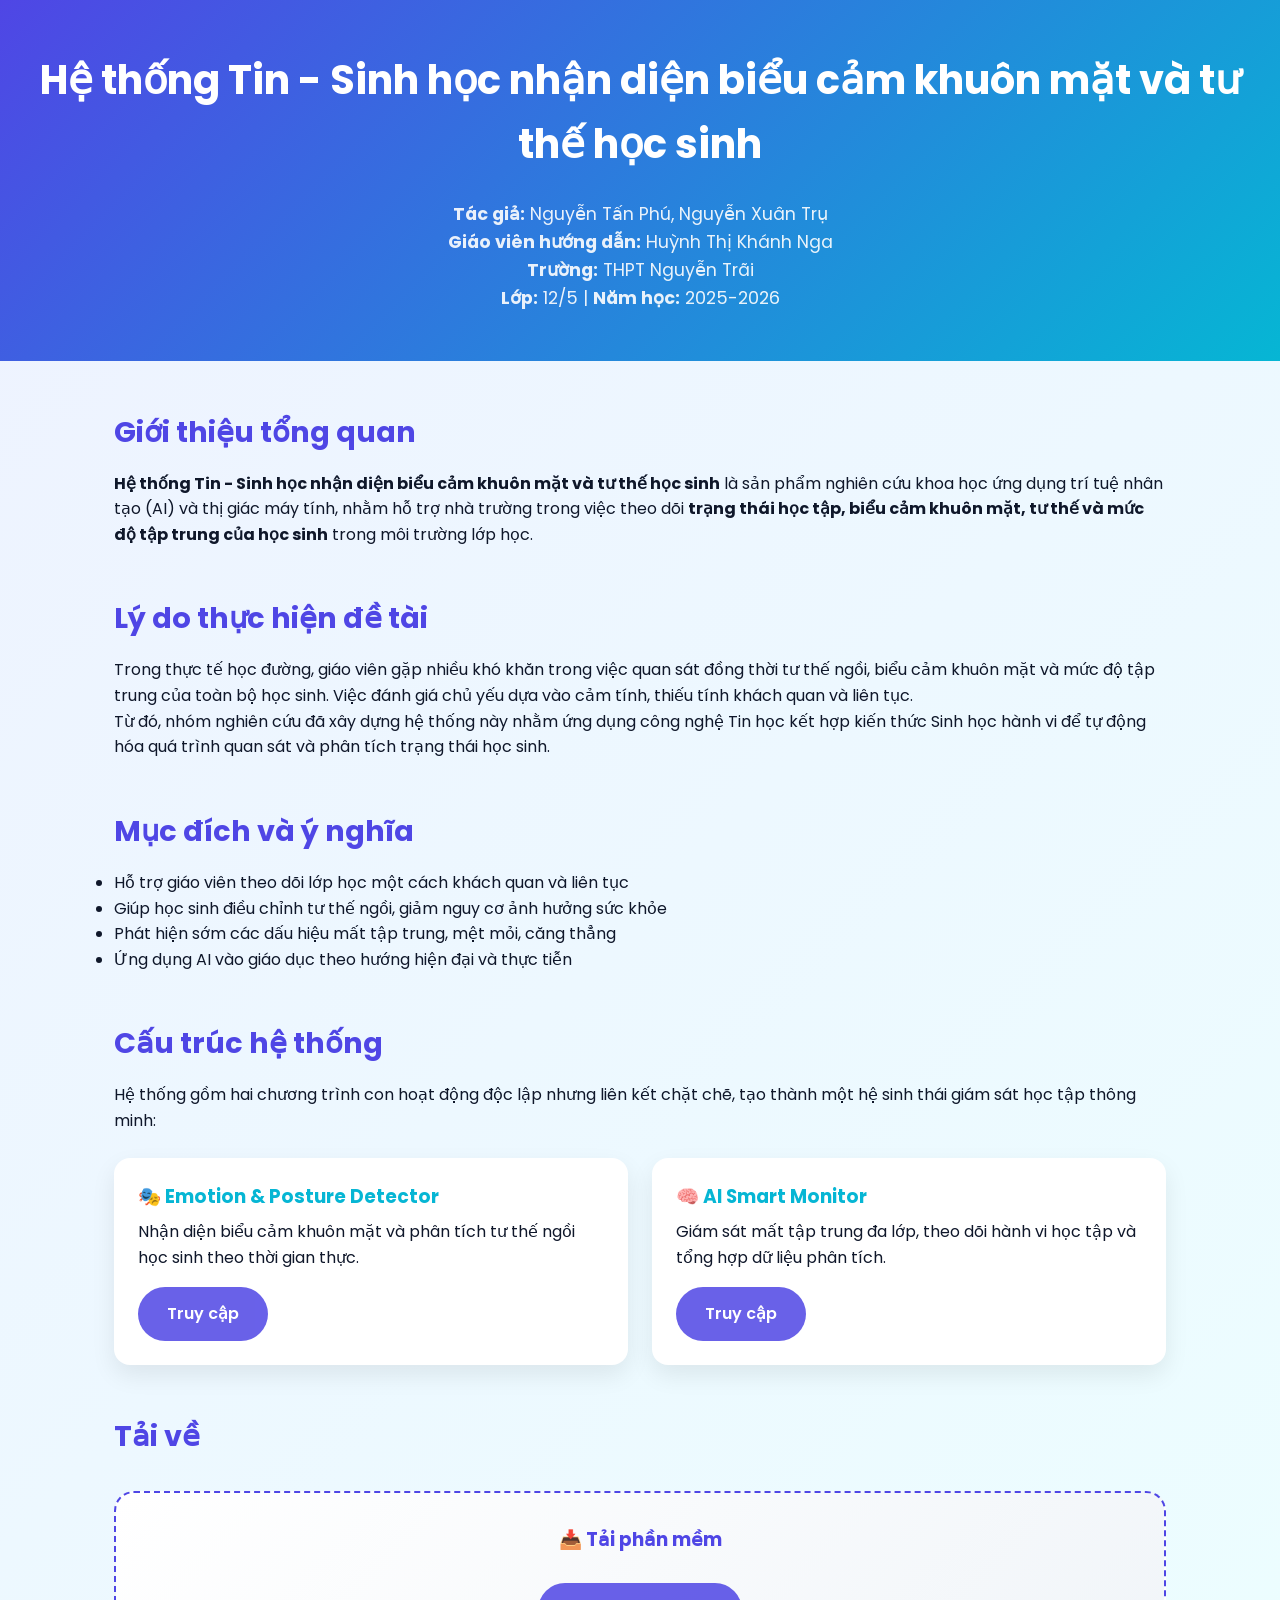
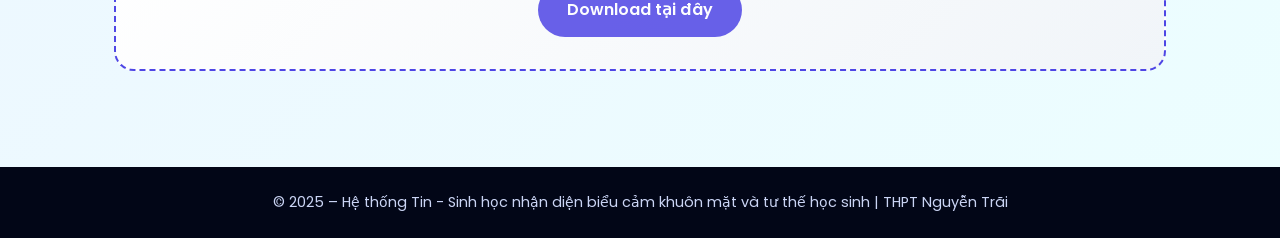
==== index.html @ 6ed2e6ac "Update index.html" ====
<!DOCTYPE html>
<html lang="vi">
<head>
  <meta charset="UTF-8" />
  <meta name="viewport" content="width=device-width, initial-scale=1.0" />
  <title>Hệ thống Tin - Sinh học nhận diện biểu cảm và tư thế học sinh</title>
  <link rel="icon" href="Emotion + Posture Detector v5.0.ico" type="image/x-icon">
  <link href="https://fonts.googleapis.com/css2?family=Poppins:wght@300;400;600;700&display=swap" rel="stylesheet">
  <style>
    :root {
      --primary: #4f46e5;
      --secondary: #06b6d4;
      --dark: #0f172a;
      --light: #f8fafc;
      --card: #ffffff;
    }

    * {
      box-sizing: border-box;
      margin: 0;
      padding: 0;
    }

    body {
      font-family: 'Poppins', sans-serif;
      background: linear-gradient(135deg, #eef2ff, #ecfeff);
      color: var(--dark);
      line-height: 1.6;
    }

    header {
      background: linear-gradient(135deg, var(--primary), var(--secondary));
      color: white;
      padding: 3rem 1.5rem;
      text-align: center;
    }

    header h1 {
      font-size: 2.5rem;
      margin-bottom: 1rem;
    }

    header p {
      font-size: 1.1rem;
      opacity: 0.95;
    }

    .meta {
      margin-top: 1.5rem;
      font-size: 0.95rem;
      opacity: 0.95;
    }

    .container {
      max-width: 1100px;
      margin: auto;
      padding: 3rem 1.5rem;
    }

    .section {
      margin-bottom: 3rem;
    }

    .section h2 {
      font-size: 1.8rem;
      margin-bottom: 1rem;
      color: var(--primary);
    }

    .cards {
      display: grid;
      grid-template-columns: repeat(auto-fit, minmax(250px, 1fr));
      gap: 1.5rem;
      margin-top: 1.5rem;
    }

    .card {
      background: var(--card);
      border-radius: 16px;
      padding: 1.5rem;
      box-shadow: 0 10px 25px rgba(0,0,0,0.08);
      transition: transform 0.25s ease, box-shadow 0.25s ease;
    }

    .card:hover {
      transform: translateY(-6px);
      box-shadow: 0 18px 35px rgba(0,0,0,0.12);
    }

    .card h3 {
      margin-bottom: 0.5rem;
      color: var(--secondary);
    }

    .download-box {
      background: linear-gradient(135deg, #ffffff, #f1f5f9);
      border: 2px dashed var(--primary);
      border-radius: 20px;
      padding: 2rem;
      text-align: center;
      margin-top: 2rem;
    }

    .download-box h3 {
      margin-bottom: 0.75rem;
      color: var(--primary);
    }

    .download-placeholder {
      display: inline-block;
      margin-top: 1rem;
      padding: 0.9rem 1.8rem;
      background: var(--primary);
      color: white;
      border-radius: 999px;
      font-weight: 600;
      text-decoration: none;
      opacity: 0.85;
    }

    .download-placeholder:hover {
      opacity: 1;
    }

    footer {
      background: #020617;
      color: #cbd5f5;
      text-align: center;
      padding: 1.5rem;
      font-size: 0.9rem;
    }
    a{
      color: black;
    }
  </style>
</head>
<body>

  <header>
    <h1>Hệ thống Tin - Sinh học nhận diện biểu cảm khuôn mặt và tư thế học sinh</h1>
    <div class="meta">
      <p><strong>Tác giả:</strong> Nguyễn Tấn Phú, Nguyễn Xuân Trụ</p>
      <p><strong>Giáo viên hướng dẫn:</strong> Huỳnh Thị Khánh Nga</p>
      <p><strong>Trường:</strong> THPT Nguyễn Trãi</p>
      <p><strong>Lớp:</strong> 12/5 | <strong>Năm học:</strong> 2025-2026</p>
    </div>
  </header>

  <main class="container">

  <section class="section">
    <h2>Giới thiệu tổng quan</h2>
    <p>
      <strong>Hệ thống Tin - Sinh học nhận diện biểu cảm khuôn mặt và tư thế học sinh</strong>
      là sản phẩm nghiên cứu khoa học ứng dụng trí tuệ nhân tạo (AI) và thị giác máy tính,
      nhằm hỗ trợ nhà trường trong việc theo dõi <b>trạng thái học tập, biểu cảm khuôn mặt, tư thế
      và mức độ tập trung của học sinh</b> trong môi trường lớp học.
    </p>
  </section>

  <section class="section">
    <h2>Lý do thực hiện đề tài</h2>
    <p>
      Trong thực tế học đường, giáo viên gặp nhiều khó khăn trong việc quan sát đồng thời
      tư thế ngồi, biểu cảm khuôn mặt và mức độ tập trung của toàn bộ học sinh.
      Việc đánh giá chủ yếu dựa vào cảm tính, thiếu tính khách quan và liên tục.
    </p>
    <p>
      Từ đó, nhóm nghiên cứu đã xây dựng hệ thống này nhằm ứng dụng công nghệ Tin học
      kết hợp kiến thức Sinh học hành vi để tự động hóa quá trình quan sát và phân tích
      trạng thái học sinh.
    </p>
  </section>

  <section class="section">
    <h2>Mục đích và ý nghĩa</h2>
    <ul>
      <li>Hỗ trợ giáo viên theo dõi lớp học một cách khách quan và liên tục</li>
      <li>Giúp học sinh điều chỉnh tư thế ngồi, giảm nguy cơ ảnh hưởng sức khỏe</li>
      <li>Phát hiện sớm các dấu hiệu mất tập trung, mệt mỏi, căng thẳng</li>
      <li>Ứng dụng AI vào giáo dục theo hướng hiện đại và thực tiễn</li>
    </ul>
  </section>

  <section class="section">
    <h2>Cấu trúc hệ thống</h2>
    <p>
      Hệ thống gồm hai chương trình con hoạt động độc lập nhưng liên kết chặt chẽ,
      tạo thành một hệ sinh thái giám sát học tập thông minh:
    </p>

    <div class="cards">
      <div class="card">
        <h3>🎭 Emotion & Posture Detector</h3>
        <p>
          Nhận diện biểu cảm khuôn mặt và phân tích tư thế ngồi học sinh theo thời gian thực.
        </p>
        <a href="emotion_posture_detector.html" class="download-placeholder" target = "_blank">Truy cập</a>
      </div>

      <div class="card">
        <h3>🧠 AI Smart Monitor</h3>
        <p>
          Giám sát mất tập trung đa lớp, theo dõi hành vi học tập và tổng hợp dữ liệu phân tích.
        </p>
        <a href="ai_smart_monitor.html" class="download-placeholder" target = "_blank">Truy cập</a>
      </div>
    </div>
  </section>
  <section class="section">
      <h2>Tải về</h2>
      <div class="download-box">
        <h3>📥 Tải phần mềm</h3>
        <!-- USER TỰ CHÈN LINK DOWNLOAD VÀO href -->
        <a href="https://github.com/phu759042-source/EPD---Info/releases/download/he-thong-tin-sinh-hoc/he_thong_tin_sinh_hoc_installer.exe" class="download-placeholder">Download tại đây</a>
      </div>
    </section>
</main>


  <footer>
    <p>© 2025 – Hệ thống Tin - Sinh học nhận diện biểu cảm khuôn mặt và tư thế học sinh | THPT Nguyễn Trãi</p>
  </footer>

</body>
</html>
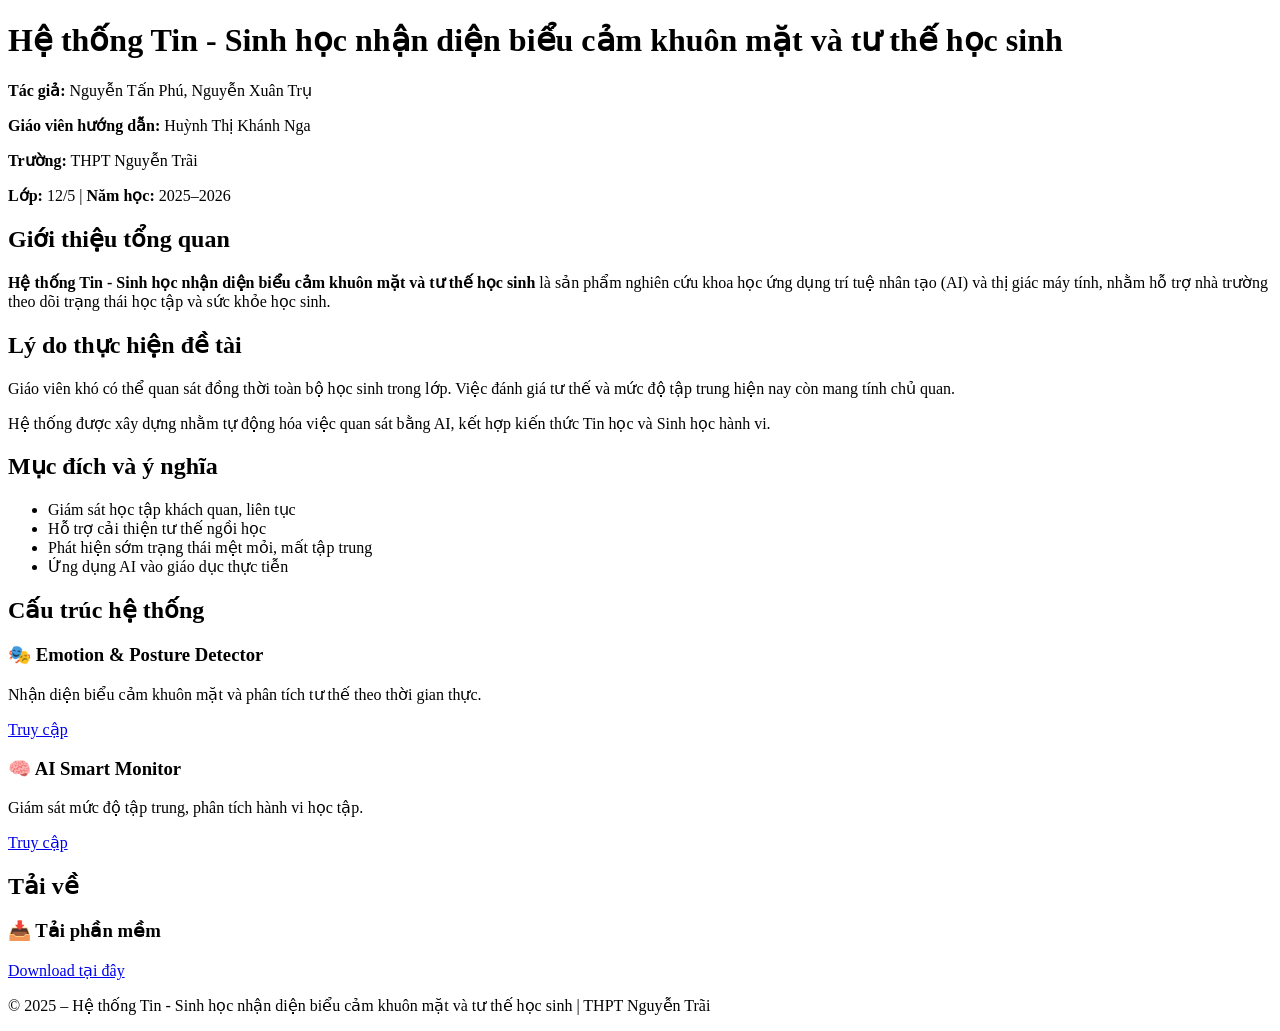
==== commit f0ad9f07: "Update index.html" ====
--- a/index.html
+++ b/index.html
@@ -4,224 +4,92 @@
   <meta charset="UTF-8" />
   <meta name="viewport" content="width=device-width, initial-scale=1.0" />
   <title>Hệ thống Tin - Sinh học nhận diện biểu cảm và tư thế học sinh</title>
+
   <link rel="icon" href="Emotion + Posture Detector v5.0.ico" type="image/x-icon">
   <link href="https://fonts.googleapis.com/css2?family=Poppins:wght@300;400;600;700&display=swap" rel="stylesheet">
-  <style>
-    :root {
-      --primary: #4f46e5;
-      --secondary: #06b6d4;
-      --dark: #0f172a;
-      --light: #f8fafc;
-      --card: #ffffff;
-    }
+  <link rel="stylesheet" href="style.css">
+</head>
 
-    * {
-      box-sizing: border-box;
-      margin: 0;
-      padding: 0;
-    }
-
-    body {
-      font-family: 'Poppins', sans-serif;
-      background: linear-gradient(135deg, #eef2ff, #ecfeff);
-      color: var(--dark);
-      line-height: 1.6;
-    }
-
-    header {
-      background: linear-gradient(135deg, var(--primary), var(--secondary));
-      color: white;
-      padding: 3rem 1.5rem;
-      text-align: center;
-    }
-
-    header h1 {
-      font-size: 2.5rem;
-      margin-bottom: 1rem;
-    }
-
-    header p {
-      font-size: 1.1rem;
-      opacity: 0.95;
-    }
-
-    .meta {
-      margin-top: 1.5rem;
-      font-size: 0.95rem;
-      opacity: 0.95;
-    }
-
-    .container {
-      max-width: 1100px;
-      margin: auto;
-      padding: 3rem 1.5rem;
-    }
-
-    .section {
-      margin-bottom: 3rem;
-    }
-
-    .section h2 {
-      font-size: 1.8rem;
-      margin-bottom: 1rem;
-      color: var(--primary);
-    }
-
-    .cards {
-      display: grid;
-      grid-template-columns: repeat(auto-fit, minmax(250px, 1fr));
-      gap: 1.5rem;
-      margin-top: 1.5rem;
-    }
-
-    .card {
-      background: var(--card);
-      border-radius: 16px;
-      padding: 1.5rem;
-      box-shadow: 0 10px 25px rgba(0,0,0,0.08);
-      transition: transform 0.25s ease, box-shadow 0.25s ease;
-    }
-
-    .card:hover {
-      transform: translateY(-6px);
-      box-shadow: 0 18px 35px rgba(0,0,0,0.12);
-    }
-
-    .card h3 {
-      margin-bottom: 0.5rem;
-      color: var(--secondary);
-    }
-
-    .download-box {
-      background: linear-gradient(135deg, #ffffff, #f1f5f9);
-      border: 2px dashed var(--primary);
-      border-radius: 20px;
-      padding: 2rem;
-      text-align: center;
-      margin-top: 2rem;
-    }
-
-    .download-box h3 {
-      margin-bottom: 0.75rem;
-      color: var(--primary);
-    }
-
-    .download-placeholder {
-      display: inline-block;
-      margin-top: 1rem;
-      padding: 0.9rem 1.8rem;
-      background: var(--primary);
-      color: white;
-      border-radius: 999px;
-      font-weight: 600;
-      text-decoration: none;
-      opacity: 0.85;
-    }
-
-    .download-placeholder:hover {
-      opacity: 1;
-    }
-
-    footer {
-      background: #020617;
-      color: #cbd5f5;
-      text-align: center;
-      padding: 1.5rem;
-      font-size: 0.9rem;
-    }
-    a{
-      color: black;
-    }
-  </style>
-</head>
 <body>
 
-  <header>
-    <h1>Hệ thống Tin - Sinh học nhận diện biểu cảm khuôn mặt và tư thế học sinh</h1>
-    <div class="meta">
-      <p><strong>Tác giả:</strong> Nguyễn Tấn Phú, Nguyễn Xuân Trụ</p>
-      <p><strong>Giáo viên hướng dẫn:</strong> Huỳnh Thị Khánh Nga</p>
-      <p><strong>Trường:</strong> THPT Nguyễn Trãi</p>
-      <p><strong>Lớp:</strong> 12/5 | <strong>Năm học:</strong> 2025-2026</p>
-    </div>
-  </header>
+<header>
+  <h1>Hệ thống Tin - Sinh học nhận diện biểu cảm khuôn mặt và tư thế học sinh</h1>
+  <div class="meta">
+    <p><strong>Tác giả:</strong> Nguyễn Tấn Phú, Nguyễn Xuân Trụ</p>
+    <p><strong>Giáo viên hướng dẫn:</strong> Huỳnh Thị Khánh Nga</p>
+    <p><strong>Trường:</strong> THPT Nguyễn Trãi</p>
+    <p><strong>Lớp:</strong> 12/5 | <strong>Năm học:</strong> 2025–2026</p>
+  </div>
+</header>
 
-  <main class="container">
+<main class="container">
 
-  <section class="section">
+  <section class="section reveal">
     <h2>Giới thiệu tổng quan</h2>
     <p>
       <strong>Hệ thống Tin - Sinh học nhận diện biểu cảm khuôn mặt và tư thế học sinh</strong>
       là sản phẩm nghiên cứu khoa học ứng dụng trí tuệ nhân tạo (AI) và thị giác máy tính,
-      nhằm hỗ trợ nhà trường trong việc theo dõi <b>trạng thái học tập, biểu cảm khuôn mặt, tư thế
-      và mức độ tập trung của học sinh</b> trong môi trường lớp học.
+      nhằm hỗ trợ nhà trường theo dõi trạng thái học tập và sức khỏe học sinh.
     </p>
   </section>
 
-  <section class="section">
+  <section class="section reveal">
     <h2>Lý do thực hiện đề tài</h2>
     <p>
-      Trong thực tế học đường, giáo viên gặp nhiều khó khăn trong việc quan sát đồng thời
-      tư thế ngồi, biểu cảm khuôn mặt và mức độ tập trung của toàn bộ học sinh.
-      Việc đánh giá chủ yếu dựa vào cảm tính, thiếu tính khách quan và liên tục.
+      Giáo viên khó có thể quan sát đồng thời toàn bộ học sinh trong lớp.
+      Việc đánh giá tư thế và mức độ tập trung hiện nay còn mang tính chủ quan.
     </p>
     <p>
-      Từ đó, nhóm nghiên cứu đã xây dựng hệ thống này nhằm ứng dụng công nghệ Tin học
-      kết hợp kiến thức Sinh học hành vi để tự động hóa quá trình quan sát và phân tích
-      trạng thái học sinh.
+      Hệ thống được xây dựng nhằm tự động hóa việc quan sát bằng AI,
+      kết hợp kiến thức Tin học và Sinh học hành vi.
     </p>
   </section>
 
-  <section class="section">
+  <section class="section reveal">
     <h2>Mục đích và ý nghĩa</h2>
     <ul>
-      <li>Hỗ trợ giáo viên theo dõi lớp học một cách khách quan và liên tục</li>
-      <li>Giúp học sinh điều chỉnh tư thế ngồi, giảm nguy cơ ảnh hưởng sức khỏe</li>
-      <li>Phát hiện sớm các dấu hiệu mất tập trung, mệt mỏi, căng thẳng</li>
-      <li>Ứng dụng AI vào giáo dục theo hướng hiện đại và thực tiễn</li>
+      <li>Giám sát học tập khách quan, liên tục</li>
+      <li>Hỗ trợ cải thiện tư thế ngồi học</li>
+      <li>Phát hiện sớm trạng thái mệt mỏi, mất tập trung</li>
+      <li>Ứng dụng AI vào giáo dục thực tiễn</li>
     </ul>
   </section>
 
-  <section class="section">
+  <section class="section reveal">
     <h2>Cấu trúc hệ thống</h2>
-    <p>
-      Hệ thống gồm hai chương trình con hoạt động độc lập nhưng liên kết chặt chẽ,
-      tạo thành một hệ sinh thái giám sát học tập thông minh:
-    </p>
 
     <div class="cards">
       <div class="card">
         <h3>🎭 Emotion & Posture Detector</h3>
-        <p>
-          Nhận diện biểu cảm khuôn mặt và phân tích tư thế ngồi học sinh theo thời gian thực.
-        </p>
-        <a href="emotion_posture_detector.html" class="download-placeholder" target = "_blank">Truy cập</a>
+        <p>Nhận diện biểu cảm khuôn mặt và phân tích tư thế theo thời gian thực.</p>
+        <a href="emotion_posture_detector.html" class="download-btn" target="_blank">Truy cập</a>
       </div>
 
       <div class="card">
         <h3>🧠 AI Smart Monitor</h3>
-        <p>
-          Giám sát mất tập trung đa lớp, theo dõi hành vi học tập và tổng hợp dữ liệu phân tích.
-        </p>
-        <a href="ai_smart_monitor.html" class="download-placeholder" target = "_blank">Truy cập</a>
+        <p>Giám sát mức độ tập trung, phân tích hành vi học tập.</p>
+        <a href="ai_smart_monitor.html" class="download-btn" target="_blank">Truy cập</a>
       </div>
     </div>
   </section>
-  <section class="section">
-      <h2>Tải về</h2>
-      <div class="download-box">
-        <h3>📥 Tải phần mềm</h3>
-        <!-- USER TỰ CHÈN LINK DOWNLOAD VÀO href -->
-        <a href="https://github.com/phu759042-source/EPD---Info/releases/download/he-thong-tin-sinh-hoc/he_thong_tin_sinh_hoc_installer.exe" class="download-placeholder">Download tại đây</a>
-      </div>
-    </section>
+
+  <section class="section reveal">
+    <h2>Tải về</h2>
+    <div class="download-box">
+      <h3>📥 Tải phần mềm</h3>
+      <a href="https://github.com/phu759042-source/EPD---Info/releases/download/he-thong-tin-sinh-hoc/he_thong_tin_sinh_hoc_installer.exe"
+         class="download-btn">
+        Download tại đây
+      </a>
+    </div>
+  </section>
+
 </main>
 
+<footer>
+  <p>© 2025 – Hệ thống Tin - Sinh học nhận diện biểu cảm khuôn mặt và tư thế học sinh | THPT Nguyễn Trãi</p>
+</footer>
 
-  <footer>
-    <p>© 2025 – Hệ thống Tin - Sinh học nhận diện biểu cảm khuôn mặt và tư thế học sinh | THPT Nguyễn Trãi</p>
-  </footer>
-
+<script src="animation.js"></script>
 </body>
 </html>
-
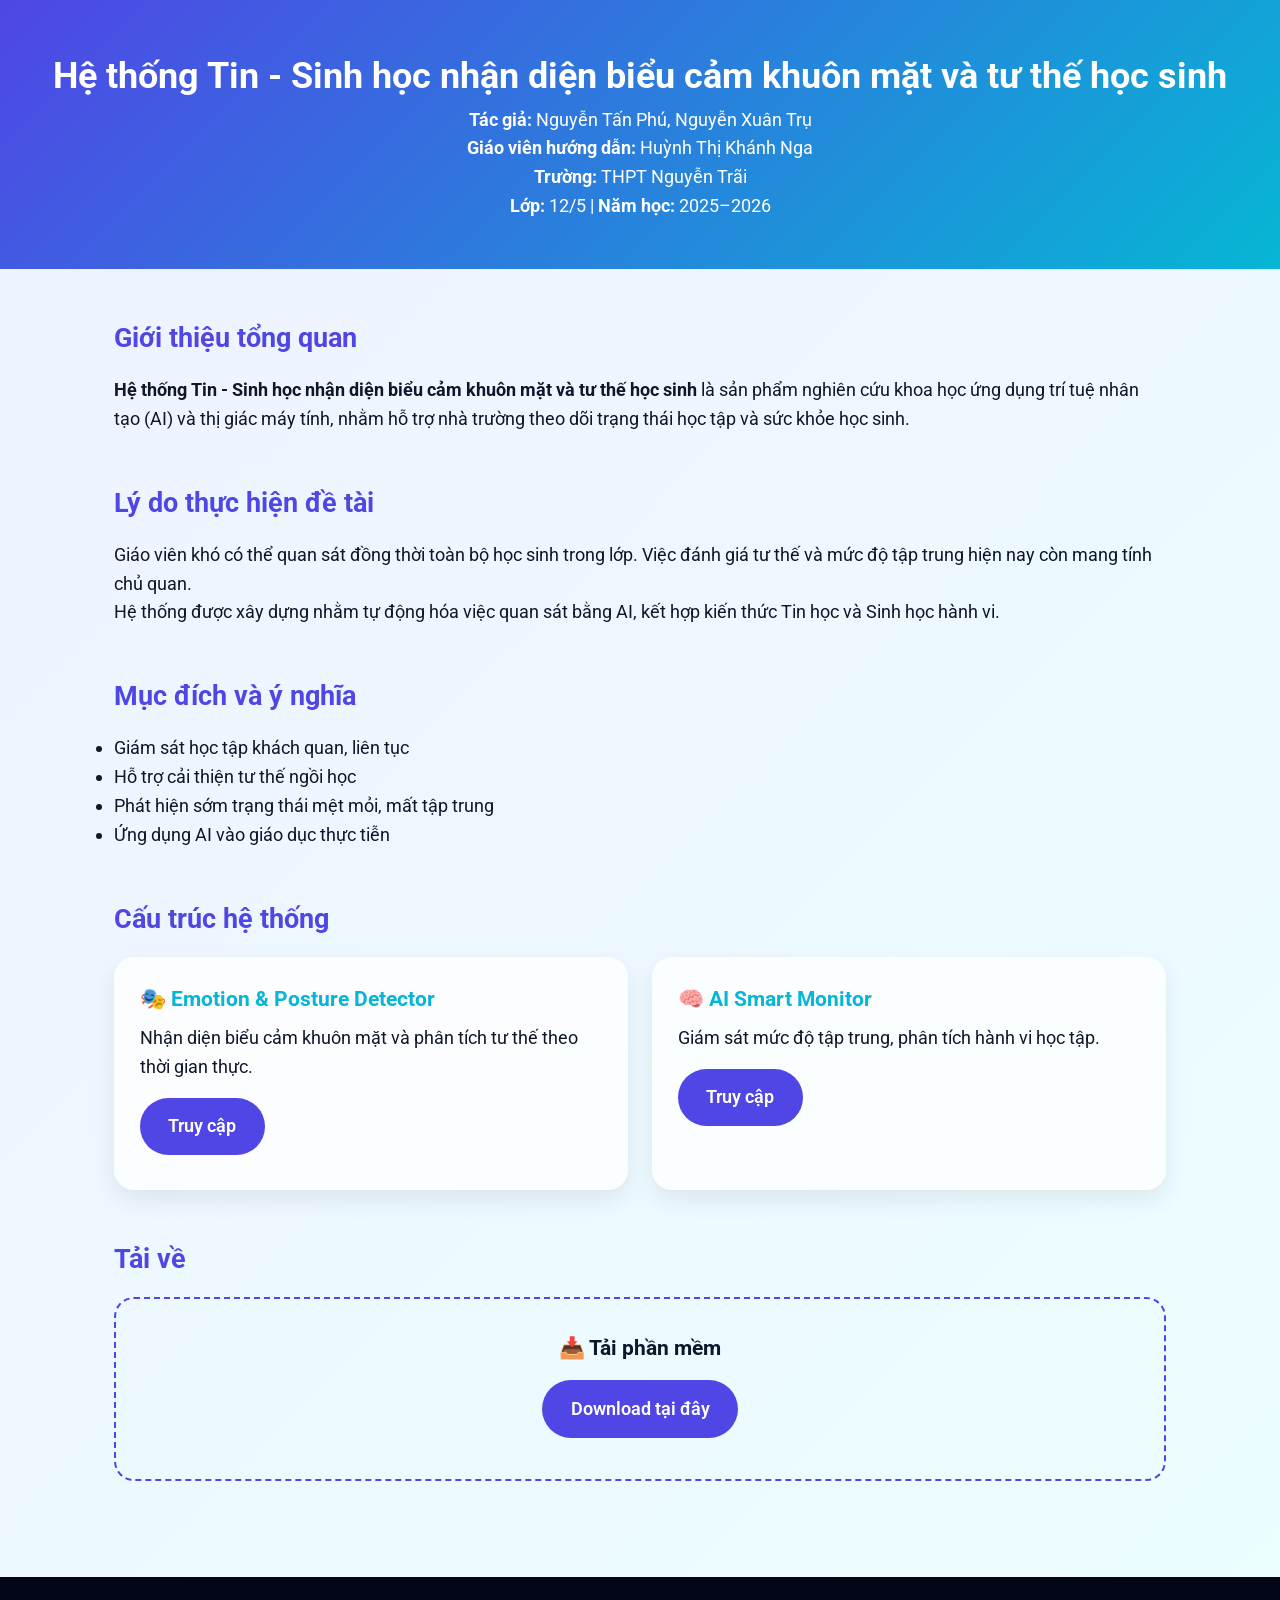
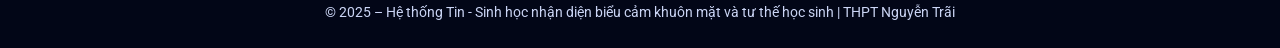
==== commit 7d597e59: "Update index.html" ====
--- a/index.html
+++ b/index.html
@@ -6,7 +6,7 @@
   <title>Hệ thống Tin - Sinh học nhận diện biểu cảm và tư thế học sinh</title>
 
   <link rel="icon" href="Emotion + Posture Detector v5.0.ico" type="image/x-icon">
-  <link href="https://fonts.googleapis.com/css2?family=Poppins:wght@300;400;600;700&display=swap" rel="stylesheet">
+  <link href="https://fonts.googleapis.com/css2?family=Roboto:wght@400;500;700&display=swap" rel="stylesheet">
   <link rel="stylesheet" href="style.css">
 </head>
 
--- a/style.css
+++ b/style.css
@@ -0,0 +1,155 @@
+:root {
+  --primary: #4f46e5;
+  --secondary: #06b6d4;
+  --dark: #0f172a;
+  --card: rgba(255,255,255,0.75);
+}
+
+* {
+  box-sizing: border-box;
+  margin: 0;
+  padding: 0;
+}
+
+html {
+  scroll-behavior: smooth;
+}
+
+body {
+  font-family: 'Roboto', Arial, sans-serif;
+  font-size: 18px;
+  background: linear-gradient(135deg, #eef2ff, #ecfeff);
+  color: var(--dark);
+  line-height: 1.6;
+}
+
+header {
+  background: linear-gradient(135deg, var(--primary), var(--secondary));
+  color: white;
+  padding: 3rem 1.5rem;
+  text-align: center;
+  animation: fadeSlideDown 1s ease-out;
+}
+
+@keyframes fadeSlideDown {
+  from {
+    opacity: 0;
+    transform: translateY(-30px);
+  }
+  to {
+    opacity: 1;
+    transform: translateY(0);
+  }
+}
+
+.container {
+  max-width: 1100px;
+  margin: auto;
+  padding: 3rem 1.5rem;
+}
+
+.section {
+  margin-bottom: 3rem;
+}
+
+.section h2 {
+  color: var(--primary);
+  margin-bottom: 1rem;
+}
+
+.cards {
+  display: grid;
+  grid-template-columns: repeat(auto-fit, minmax(260px, 1fr));
+  gap: 1.5rem;
+}
+
+.card {
+  background: var(--card);
+  backdrop-filter: blur(12px);
+  border-radius: 20px;
+  padding: 1.6rem;
+  box-shadow: 0 10px 25px rgba(0,0,0,0.08);
+  transition: all 0.3s ease;
+  position: relative;
+  overflow: hidden;
+}
+
+.card::before {
+  content: "";
+  position: absolute;
+  inset: 0;
+  background: linear-gradient(120deg, transparent, rgba(79,70,229,0.18), transparent);
+  opacity: 0;
+  transition: opacity 0.3s;
+}
+
+.card:hover {
+  transform: translateY(-6px);
+}
+
+.card:hover::before {
+  opacity: 1;
+}
+
+.card h3 {
+  color: var(--secondary);
+  margin-bottom: 0.5rem;
+}
+
+.download-box {
+  border: 2px dashed var(--primary);
+  border-radius: 20px;
+  padding: 2rem;
+  text-align: center;
+}
+
+.download-btn {
+  display: inline-block;
+  margin-top: 1rem;
+  padding: 0.9rem 1.8rem;
+  background: var(--primary);
+  color: white;
+  border-radius: 999px;
+  font-weight: 600;
+  text-decoration: none;
+  position: relative;
+  overflow: hidden;
+}
+
+.download-btn::after {
+  content: "";
+  position: absolute;
+  inset: 0;
+  background: linear-gradient(90deg, transparent, rgba(255,255,255,0.6), transparent);
+  transform: translateX(-100%);
+}
+
+.download-btn:hover::after {
+  animation: shine 0.9s;
+}
+
+@keyframes shine {
+  to {
+    transform: translateX(100%);
+  }
+}
+
+footer {
+  background: #020617;
+  color: #cbd5f5;
+  text-align: center;
+  padding: 1.5rem;
+  font-size: 0.9rem;
+}
+
+/* SCROLL REVEAL */
+.reveal {
+  opacity: 0;
+  transform: translateY(40px);
+  transition: all 0.8s ease;
+}
+
+.reveal.active {
+  opacity: 1;
+  transform: translateY(0);
+}
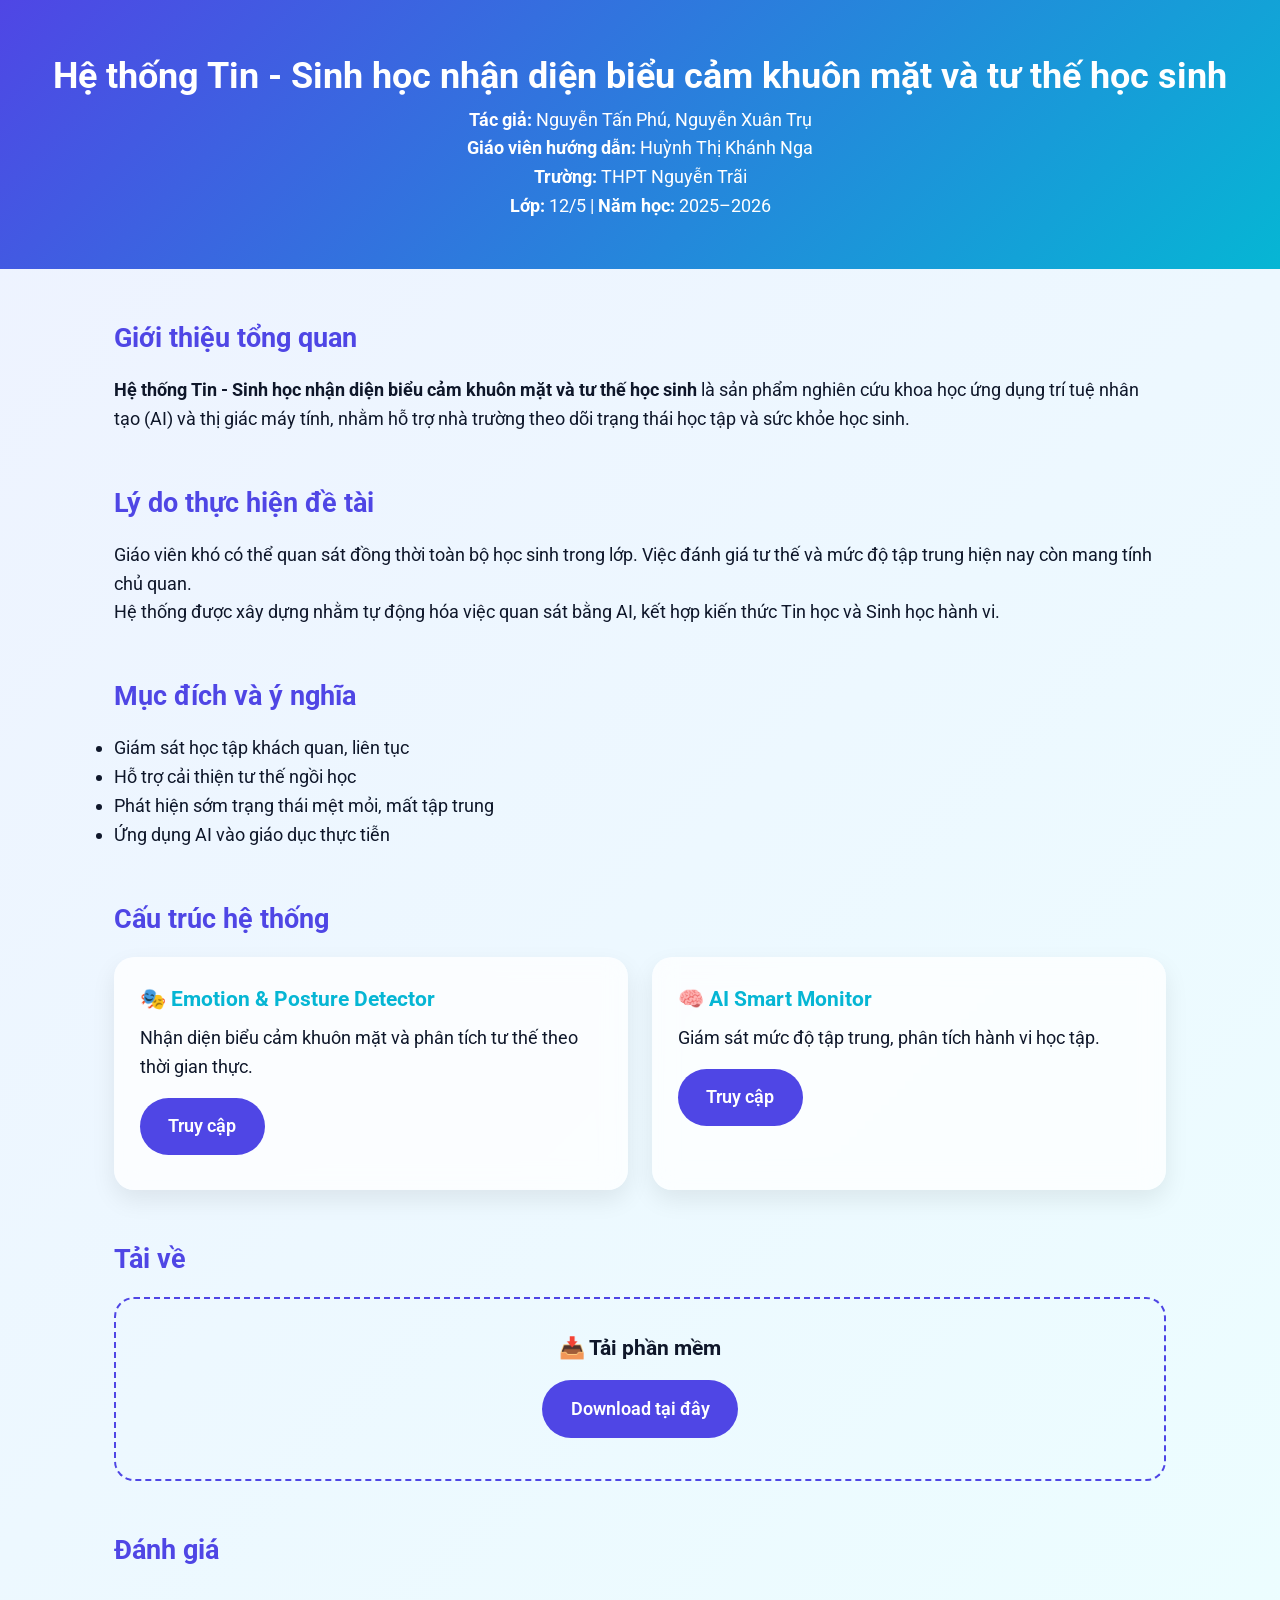
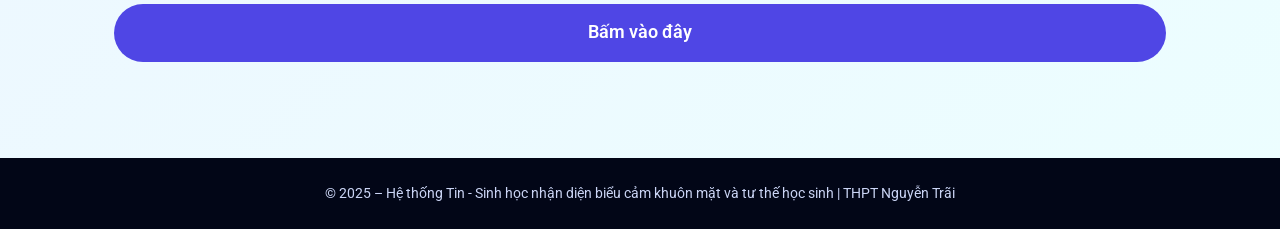
==== commit f4742f9b: "Update index.html" ====
--- a/index.html
+++ b/index.html
@@ -84,6 +84,14 @@
     </div>
   </section>
 
+  <section class="section reveal">
+    <h2>Đánh giá</h2>
+    <div class="cards">
+      <a href="https://docs.google.com/forms/d/e/1FAIpQLSc1OWwu0l-gLqpNhqNGlU_1BWKr1hGMMG3XPH7JzMB38oBeWg/viewform?usp=dialog" target = "_blank" class="download-btn">
+        <p style = "text-align: center;">Bấm vào đây</p>
+      </a>
+    </div>
+  </section>
 </main>
 
 <footer>
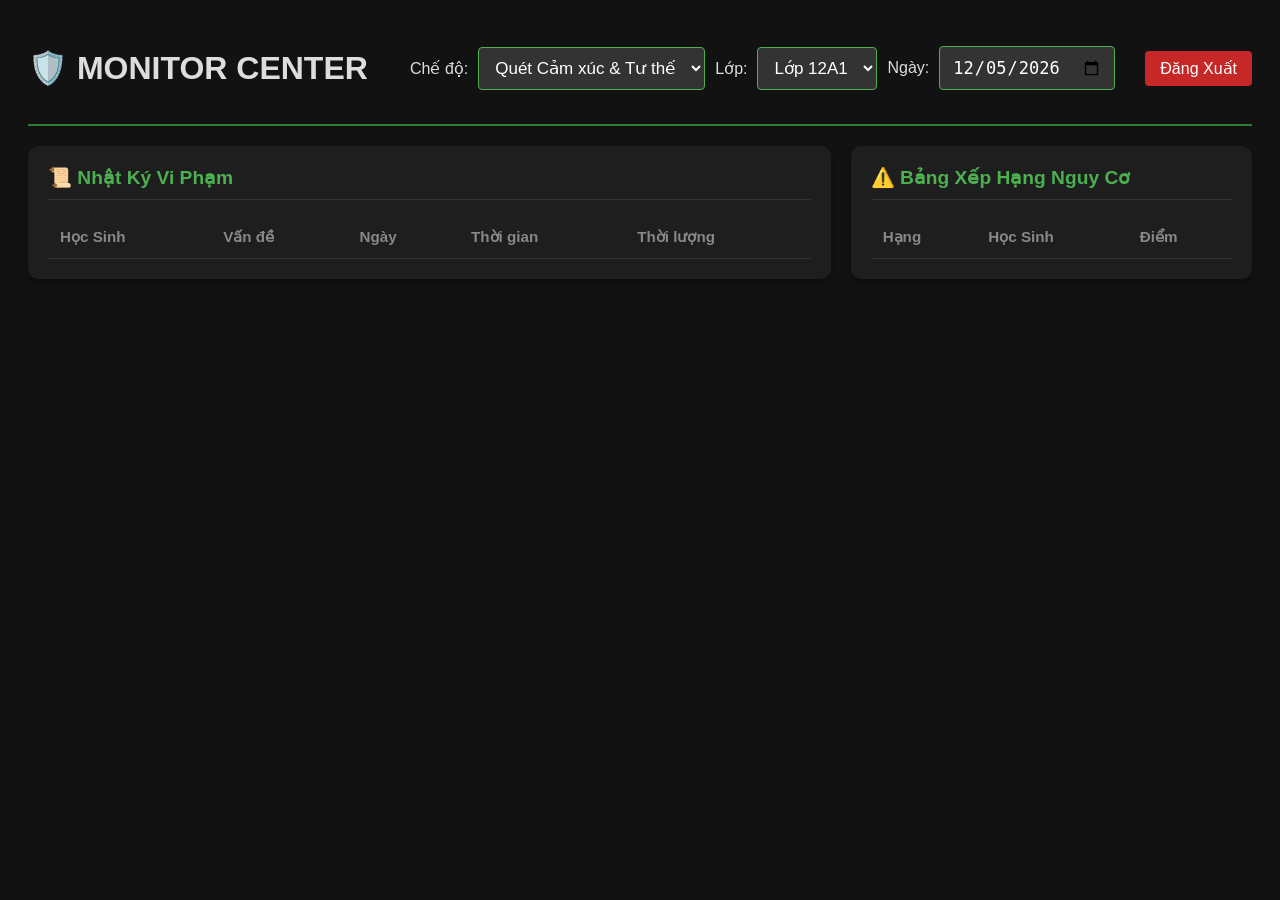
==== commit a98fcbaf: "Update index.html" ====
--- a/index.html
+++ b/index.html
@@ -1,103 +1,295 @@
 <!DOCTYPE html>
 <html lang="vi">
 <head>
-  <meta charset="UTF-8" />
-  <meta name="viewport" content="width=device-width, initial-scale=1.0" />
-  <title>Hệ thống Tin - Sinh học nhận diện biểu cảm và tư thế học sinh</title>
-
-  <link rel="icon" href="Emotion + Posture Detector v5.0.ico" type="image/x-icon">
-  <link href="https://fonts.googleapis.com/css2?family=Roboto:wght@400;500;700&display=swap" rel="stylesheet">
-  <link rel="stylesheet" href="style.css">
+  <meta charset="UTF-8">
+  <title>Hệ Thống Giám Sát Đa Lớp</title>
+  <link rel="icon" type="image/x-icon" href="/static/AI_Smart_Monitor.ico">
+
+  <style>
+    body {
+      font-family: 'Segoe UI', sans-serif;
+      background: #121212;
+      color: #ddd;
+      padding: 20px;
+      opacity: 0;
+      transition: opacity 0.3s ease;
+    }
+    body.page-loaded { opacity: 1; }
+
+    .header {
+      display: flex;
+      justify-content: space-between;
+      align-items: center;
+      border-bottom: 2px solid #2e7d32;
+      padding-bottom: 15px;
+      margin-bottom: 20px;
+      opacity: 0;
+      transform: translateY(-20px);
+      animation: headerIn 0.7s ease forwards;
+    }
+    body.page-loaded .header { animation-delay: 0.1s; }
+
+    .dashboard-grid {
+      display: grid;
+      grid-template-columns: 2fr 1fr;
+      gap: 20px;
+    }
+
+    .card {
+      background: #1e1e1e;
+      padding: 20px;
+      border-radius: 10px;
+      box-shadow: 0 4px 6px rgba(0,0,0,0.3);
+      opacity: 0;
+      transform: translateY(20px) scale(0.97);
+      animation: cardIn 0.8s cubic-bezier(.25,.8,.25,1) forwards;
+    }
+    body.page-loaded .card:nth-child(1) { animation-delay: 0.25s; }
+    body.page-loaded .card:nth-child(2) { animation-delay: 0.4s; }
+
+    h2 {
+      margin-top: 0;
+      color: #4caf50;
+      font-size: 1.2rem;
+      border-bottom: 1px solid #333;
+      padding-bottom: 10px;
+    }
+
+    table {
+      width: 100%;
+      border-collapse: collapse;
+      margin-top: 10px;
+    }
+    th, td {
+      padding: 12px;
+      border-bottom: 1px solid #333;
+      text-align: left;
+      font-size: 0.95rem;
+    }
+    th { color: #888; }
+    tr:hover { background: #252525; }
+
+    select, input[type="date"] {
+      background: #333;
+      color: white;
+      padding: 10px 12px;
+      font-size: 17px;
+      border: 1px solid #4caf50;
+      border-radius: 4px;
+    }
+
+    .badge {
+      padding: 3px 8px;
+      border-radius: 4px;
+      font-size: 0.85rem;
+      font-weight: bold;
+    }
+    .bg-red { background: #c62828; }
+    .bg-orange { background: #ef6c00; }
+    .bg-blue { background: #1565c0; }
+    .bg-purple { background: #6a1b9a; }
+
+    /* ===== LOG ANIMATION ===== */
+    .log-row {
+      transition: transform 0.45s ease, opacity 0.35s ease;
+    }
+    .log-new {
+      animation: logIn 0.45s ease forwards;
+    }
+    @keyframes logIn {
+      from {
+        opacity: 0;
+        transform: scale(0.96) translateY(-10px);
+      }
+      to {
+        opacity: 1;
+        transform: scale(1) translateY(0);
+      }
+    }
+
+    /* ===== RANKING ===== */
+    .rank-row {
+      transition: transform 0.45s ease, background 0.3s ease;
+    }
+    .rank-up { background: rgba(76, 175, 80, 0.15); }
+    .rank-down { background: rgba(244, 67, 54, 0.12); }
+
+    .risk-bar-bg {
+      background: #333;
+      height: 6px;
+      border-radius: 3px;
+      margin-top: 5px;
+    }
+    .risk-bar-fill {
+      height: 100%;
+      border-radius: 3px;
+    }
+
+    @keyframes headerIn { to { opacity: 1; transform: translateY(0); } }
+    @keyframes cardIn { to { opacity: 1; transform: translateY(0) scale(1); } }
+  </style>
 </head>
 
 <body>
 
-<header>
-  <h1>Hệ thống Tin - Sinh học nhận diện biểu cảm khuôn mặt và tư thế học sinh</h1>
-  <div class="meta">
-    <p><strong>Tác giả:</strong> Nguyễn Tấn Phú, Nguyễn Xuân Trụ</p>
-    <p><strong>Giáo viên hướng dẫn:</strong> Huỳnh Thị Khánh Nga</p>
-    <p><strong>Trường:</strong> THPT Nguyễn Trãi</p>
-    <p><strong>Lớp:</strong> 12/5 | <strong>Năm học:</strong> 2025–2026</p>
+<div class="header">
+  <h1>🛡️ MONITOR CENTER</h1>
+  <div style="display:flex;gap:10px;align-items:center;">
+    <label>Chế độ:</label>
+    <select id="modeSelect" onchange="hardReload=true; loadData()">
+      <option value="epd_full">Quét Cảm xúc & Tư thế</option>
+      <option value="epd_distraction">Chống mất tập trung</option>
+    </select>
+
+    <label>Lớp:</label>
+    <select id="classSelect" onchange="hardReload=true; loadData()">
+      <option>Lớp 12A1</option>
+      <option>Lớp 12A2</option>
+      <option>Lớp 12A3</option>
+      <option>Lớp 12A4</option>
+      <option>Lớp 12A5</option>
+    </select>
+
+    <label>Ngày:</label>
+    <input type="date" id="dateSelect" onchange="hardReload=true; loadData()">
+
+    <a href="/logout" style="background:#c62828;color:white;padding:8px 15px;border-radius:4px;text-decoration:none;margin-left:20px;">
+      Đăng Xuất
+    </a>
   </div>
-</header>
-
-<main class="container">
-
-  <section class="section reveal">
-    <h2>Giới thiệu tổng quan</h2>
-    <p>
-      <strong>Hệ thống Tin - Sinh học nhận diện biểu cảm khuôn mặt và tư thế học sinh</strong>
-      là sản phẩm nghiên cứu khoa học ứng dụng trí tuệ nhân tạo (AI) và thị giác máy tính,
-      nhằm hỗ trợ nhà trường theo dõi trạng thái học tập và sức khỏe học sinh.
-    </p>
-  </section>
-
-  <section class="section reveal">
-    <h2>Lý do thực hiện đề tài</h2>
-    <p>
-      Giáo viên khó có thể quan sát đồng thời toàn bộ học sinh trong lớp.
-      Việc đánh giá tư thế và mức độ tập trung hiện nay còn mang tính chủ quan.
-    </p>
-    <p>
-      Hệ thống được xây dựng nhằm tự động hóa việc quan sát bằng AI,
-      kết hợp kiến thức Tin học và Sinh học hành vi.
-    </p>
-  </section>
-
-  <section class="section reveal">
-    <h2>Mục đích và ý nghĩa</h2>
-    <ul>
-      <li>Giám sát học tập khách quan, liên tục</li>
-      <li>Hỗ trợ cải thiện tư thế ngồi học</li>
-      <li>Phát hiện sớm trạng thái mệt mỏi, mất tập trung</li>
-      <li>Ứng dụng AI vào giáo dục thực tiễn</li>
-    </ul>
-  </section>
-
-  <section class="section reveal">
-    <h2>Cấu trúc hệ thống</h2>
-
-    <div class="cards">
-      <div class="card">
-        <h3>🎭 Emotion & Posture Detector</h3>
-        <p>Nhận diện biểu cảm khuôn mặt và phân tích tư thế theo thời gian thực.</p>
-        <a href="emotion_posture_detector.html" class="download-btn" target="_blank">Truy cập</a>
-      </div>
-
-      <div class="card">
-        <h3>🧠 AI Smart Monitor</h3>
-        <p>Giám sát mức độ tập trung, phân tích hành vi học tập.</p>
-        <a href="ai_smart_monitor.html" class="download-btn" target="_blank">Truy cập</a>
-      </div>
-    </div>
-  </section>
-
-  <section class="section reveal">
-    <h2>Tải về</h2>
-    <div class="download-box">
-      <h3>📥 Tải phần mềm</h3>
-      <a href="https://github.com/phu759042-source/EPD---Info/releases/download/he-thong-tin-sinh-hoc/he_thong_tin_sinh_hoc_installer.exe"
-         class="download-btn">
-        Download tại đây
-      </a>
-    </div>
-  </section>
-
-  <section class="section reveal">
-    <h2>Đánh giá</h2>
-    <div class="cards">
-      <a href="https://docs.google.com/forms/d/e/1FAIpQLSc1OWwu0l-gLqpNhqNGlU_1BWKr1hGMMG3XPH7JzMB38oBeWg/viewform?usp=dialog" target = "_blank" class="download-btn">
-        <p style = "text-align: center;">Bấm vào đây</p>
-      </a>
-    </div>
-  </section>
-</main>
-
-<footer>
-  <p>© 2025 – Hệ thống Tin - Sinh học nhận diện biểu cảm khuôn mặt và tư thế học sinh | THPT Nguyễn Trãi</p>
-</footer>
-
-<script src="animation.js"></script>
+</div>
+
+<div class="dashboard-grid">
+  <div class="card">
+    <h2>📜 Nhật Ký Vi Phạm</h2>
+    <table>
+      <thead>
+        <tr>
+          <th>Học Sinh</th><th>Vấn đề</th><th>Ngày</th><th>Thời gian</th><th>Thời lượng</th>
+        </tr>
+      </thead>
+      <tbody id="log-table"></tbody>
+    </table>
+  </div>
+
+  <div class="card">
+    <h2>⚠️ Bảng Xếp Hạng Nguy Cơ</h2>
+    <table>
+      <thead>
+        <tr><th>Hạng</th><th>Học Sinh</th><th>Điểm</th></tr>
+      </thead>
+      <tbody id="risk-table"></tbody>
+    </table>
+  </div>
+</div>
+
+<script>
+let lastLogKeys = [];
+let previousRanking = {};
+let hardReload = false;
+
+document.getElementById("dateSelect").value =
+  new Date().toISOString().split("T")[0];
+
+window.onload = () => document.body.classList.add("page-loaded");
+
+function getBadge(issue) {
+  if(issue.includes("Cúi nhiều") || issue.includes("Giận dữ") || issue.includes("Sợ hãi"))
+    return `<span class="badge bg-red">${issue}</span>`;
+  if(issue.includes("Hơi cúi"))
+    return `<span class="badge bg-orange">${issue}</span>`;
+  if(issue.includes("Buồn"))
+    return `<span class="badge bg-blue">${issue}</span>`;
+  return `<span class="badge bg-purple">${issue}</span>`;
+}
+
+async function loadData() {
+  const mode = modeSelect.value;
+  const cls = classSelect.value;
+  const date = dateSelect.value;
+  const logTable = document.getElementById("log-table");
+
+  /* ===== SAVE OLD POSITIONS ===== */
+  const oldPos = {};
+  document.querySelectorAll("#log-table tr").forEach(r => {
+    oldPos[r.dataset.key] = r.getBoundingClientRect().top;
+  });
+
+  const logs = await (await fetch(`/api/get_logs/${mode}/${cls}/${date}`)).json();
+  const keys = logs.map(l => `${l.zone_id}-${l.start_time}-${l.issue_type}`);
+
+  logTable.innerHTML = logs.map(l => {
+    const key = `${l.zone_id}-${l.start_time}-${l.issue_type}`;
+    const isNew = !lastLogKeys.includes(key);
+    return `
+      <tr class="log-row ${isNew ? 'log-new' : ''}" data-key="${key}">
+        <td style="color:#4caf50;font-weight:bold">HS-${l.zone_id}</td>
+        <td>${getBadge(l.issue_type)}</td>
+        <td>${date}</td>
+        <td>${l.start_time} - ${l.end_time}</td>
+        <td>${l.duration_seconds}s</td>
+      </tr>
+    `;
+  }).join("");
+
+  /* ===== FLIP ANIMATION ===== */
+  requestAnimationFrame(() => {
+    document.querySelectorAll("#log-table tr").forEach(row => {
+      const key = row.dataset.key;
+      if(oldPos[key] !== undefined) {
+        const newTop = row.getBoundingClientRect().top;
+        const delta = oldPos[key] - newTop;
+        if(delta !== 0) {
+          row.style.transform = `translateY(${delta}px)`;
+          requestAnimationFrame(() => {
+            row.style.transform = "translateY(0)";
+          });
+        }
+      }
+    });
+  });
+
+  lastLogKeys = keys;
+
+  /* ===== RANKING (GIỮ NGUYÊN) ===== */
+  const ranking = await (await fetch(`/api/get_risk_ranking/${mode}/${cls}/${date}`)).json();
+  const max = ranking[0]?.score || 1;
+  const riskTable = document.getElementById("risk-table");
+  const oldRank = {...previousRanking};
+
+  riskTable.innerHTML = ranking.map((r,i)=>{
+    previousRanking[r.id] = i;
+    const pct = r.score / max * 100;
+    const color = i===0 ? "#d32f2f" : i<3 ? "#f57c00" : "#4caf50";
+    return `
+      <tr class="rank-row" data-id="${r.id}">
+        <td>#${i+1}</td>
+        <td style="color:${color};font-weight:bold">HS-${r.id}</td>
+        <td>${r.score}
+          <div class="risk-bar-bg">
+            <div class="risk-bar-fill" style="width:${pct}%;background:${color}"></div>
+          </div>
+        </td>
+      </tr>`;
+  }).join("");
+
+  requestAnimationFrame(()=>{
+    document.querySelectorAll(".rank-row").forEach(row=>{
+      const id = row.dataset.id;
+      if(oldRank[id] !== undefined && oldRank[id] !== previousRanking[id]) {
+        const delta = (oldRank[id]-previousRanking[id])*row.offsetHeight;
+        row.style.transform = `translateY(${delta}px)`;
+        row.classList.add(oldRank[id]>previousRanking[id]?"rank-up":"rank-down");
+        requestAnimationFrame(()=>row.style.transform="translateY(0)");
+        setTimeout(()=>row.classList.remove("rank-up","rank-down"),600);
+      }
+    });
+  });
+}
+
+setInterval(loadData, 2000);
+loadData();
+</script>
+
 </body>
 </html>
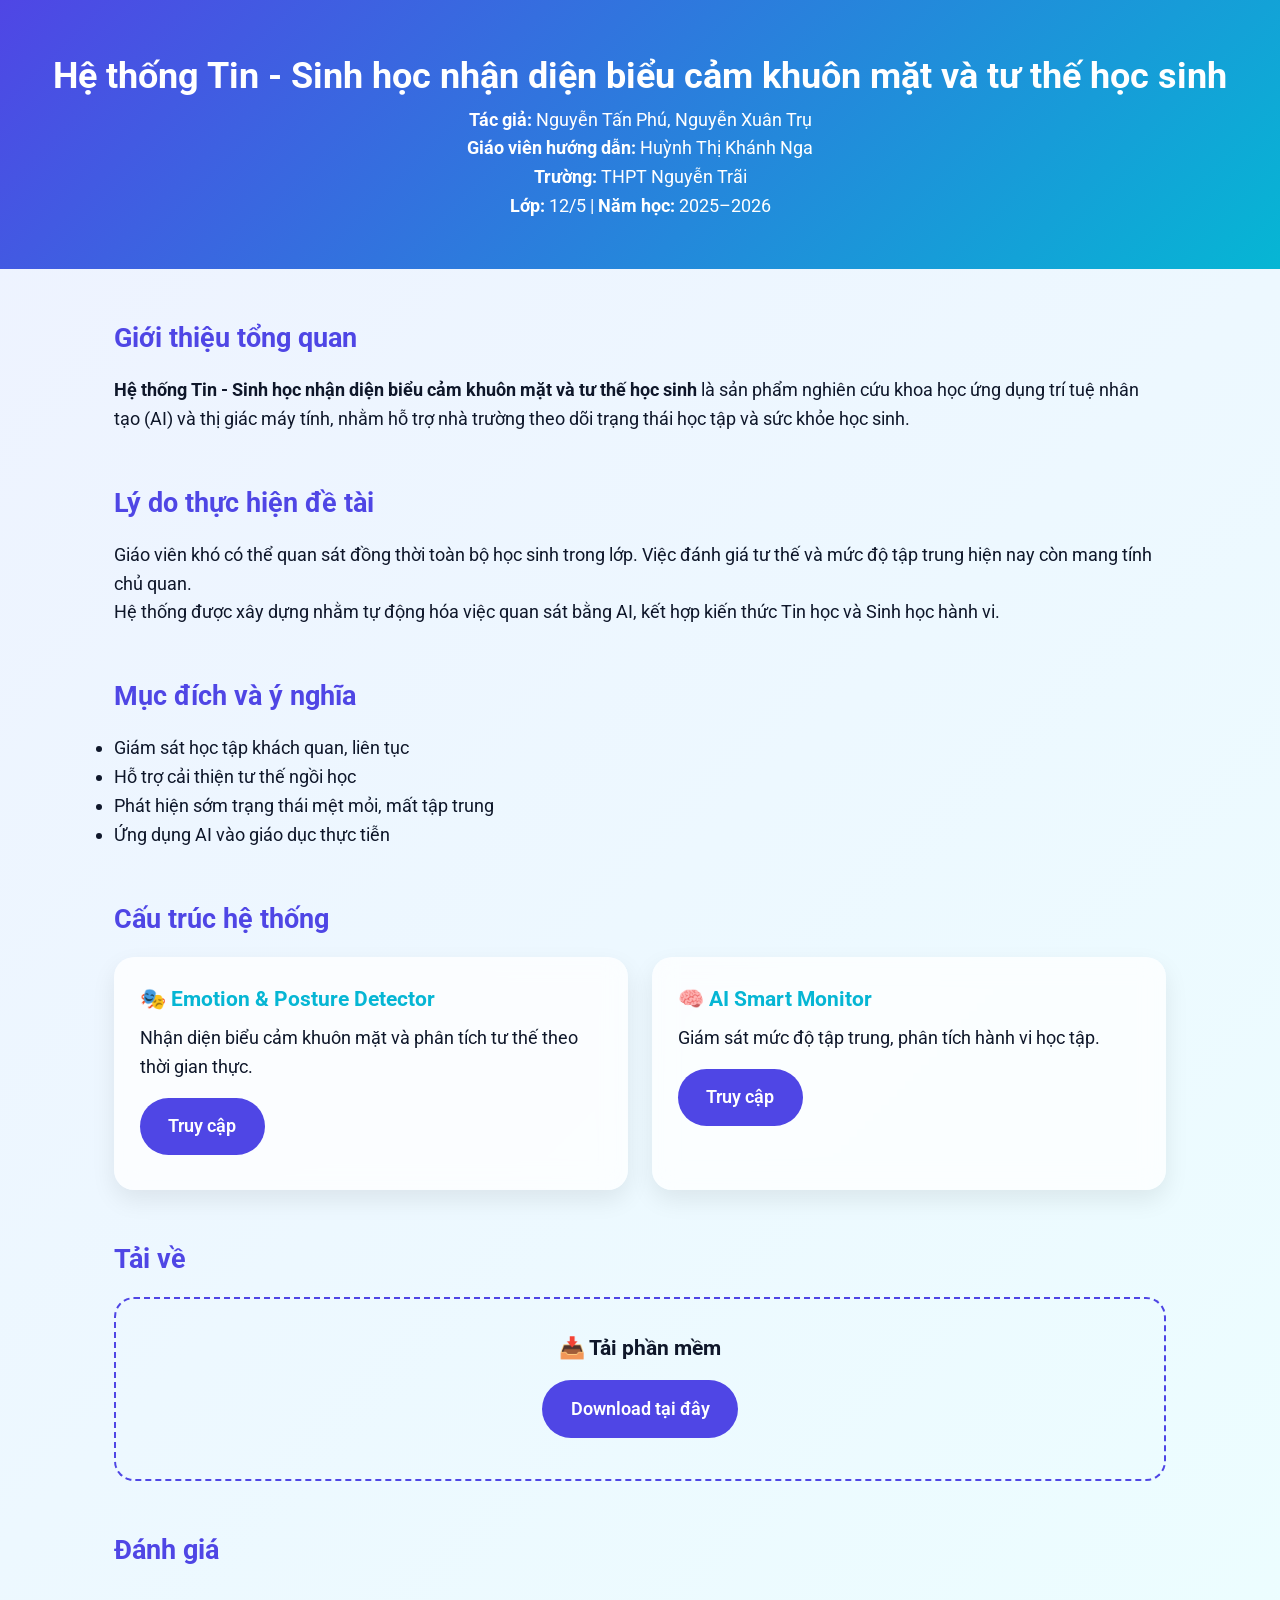
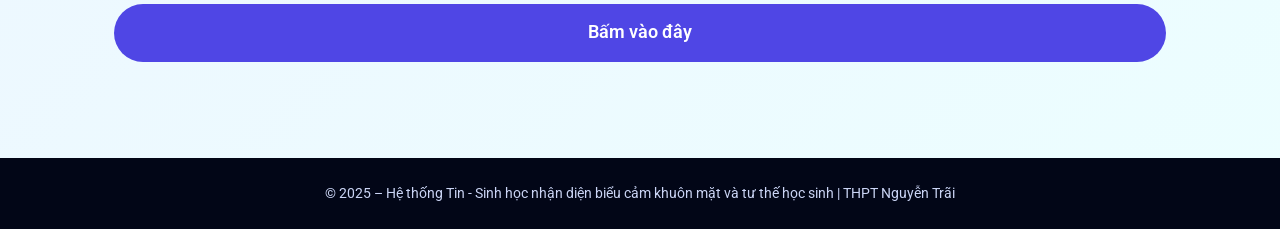
==== commit 792e0524: "Update index.html" ====
--- a/index.html
+++ b/index.html
@@ -1,295 +1,103 @@
 <!DOCTYPE html>
 <html lang="vi">
 <head>
-  <meta charset="UTF-8">
-  <title>Hệ Thống Giám Sát Đa Lớp</title>
-  <link rel="icon" type="image/x-icon" href="/static/AI_Smart_Monitor.ico">
+  <meta charset="UTF-8" />
+  <meta name="viewport" content="width=device-width, initial-scale=1.0" />
+  <title>Hệ thống Tin - Sinh học nhận diện biểu cảm và tư thế học sinh</title>
 
-  <style>
-    body {
-      font-family: 'Segoe UI', sans-serif;
-      background: #121212;
-      color: #ddd;
-      padding: 20px;
-      opacity: 0;
-      transition: opacity 0.3s ease;
-    }
-    body.page-loaded { opacity: 1; }
-
-    .header {
-      display: flex;
-      justify-content: space-between;
-      align-items: center;
-      border-bottom: 2px solid #2e7d32;
-      padding-bottom: 15px;
-      margin-bottom: 20px;
-      opacity: 0;
-      transform: translateY(-20px);
-      animation: headerIn 0.7s ease forwards;
-    }
-    body.page-loaded .header { animation-delay: 0.1s; }
-
-    .dashboard-grid {
-      display: grid;
-      grid-template-columns: 2fr 1fr;
-      gap: 20px;
-    }
-
-    .card {
-      background: #1e1e1e;
-      padding: 20px;
-      border-radius: 10px;
-      box-shadow: 0 4px 6px rgba(0,0,0,0.3);
-      opacity: 0;
-      transform: translateY(20px) scale(0.97);
-      animation: cardIn 0.8s cubic-bezier(.25,.8,.25,1) forwards;
-    }
-    body.page-loaded .card:nth-child(1) { animation-delay: 0.25s; }
-    body.page-loaded .card:nth-child(2) { animation-delay: 0.4s; }
-
-    h2 {
-      margin-top: 0;
-      color: #4caf50;
-      font-size: 1.2rem;
-      border-bottom: 1px solid #333;
-      padding-bottom: 10px;
-    }
-
-    table {
-      width: 100%;
-      border-collapse: collapse;
-      margin-top: 10px;
-    }
-    th, td {
-      padding: 12px;
-      border-bottom: 1px solid #333;
-      text-align: left;
-      font-size: 0.95rem;
-    }
-    th { color: #888; }
-    tr:hover { background: #252525; }
-
-    select, input[type="date"] {
-      background: #333;
-      color: white;
-      padding: 10px 12px;
-      font-size: 17px;
-      border: 1px solid #4caf50;
-      border-radius: 4px;
-    }
-
-    .badge {
-      padding: 3px 8px;
-      border-radius: 4px;
-      font-size: 0.85rem;
-      font-weight: bold;
-    }
-    .bg-red { background: #c62828; }
-    .bg-orange { background: #ef6c00; }
-    .bg-blue { background: #1565c0; }
-    .bg-purple { background: #6a1b9a; }
-
-    /* ===== LOG ANIMATION ===== */
-    .log-row {
-      transition: transform 0.45s ease, opacity 0.35s ease;
-    }
-    .log-new {
-      animation: logIn 0.45s ease forwards;
-    }
-    @keyframes logIn {
-      from {
-        opacity: 0;
-        transform: scale(0.96) translateY(-10px);
-      }
-      to {
-        opacity: 1;
-        transform: scale(1) translateY(0);
-      }
-    }
-
-    /* ===== RANKING ===== */
-    .rank-row {
-      transition: transform 0.45s ease, background 0.3s ease;
-    }
-    .rank-up { background: rgba(76, 175, 80, 0.15); }
-    .rank-down { background: rgba(244, 67, 54, 0.12); }
-
-    .risk-bar-bg {
-      background: #333;
-      height: 6px;
-      border-radius: 3px;
-      margin-top: 5px;
-    }
-    .risk-bar-fill {
-      height: 100%;
-      border-radius: 3px;
-    }
-
-    @keyframes headerIn { to { opacity: 1; transform: translateY(0); } }
-    @keyframes cardIn { to { opacity: 1; transform: translateY(0) scale(1); } }
-  </style>
+  <link rel="icon" href="Emotion + Posture Detector v5.0.ico" type="image/x-icon">
+  <link href="https://fonts.googleapis.com/css2?family=Roboto:wght@400;500;700&display=swap" rel="stylesheet">
+  <link rel="stylesheet" href="style.css">
 </head>
 
 <body>
 
-<div class="header">
-  <h1>🛡️ MONITOR CENTER</h1>
-  <div style="display:flex;gap:10px;align-items:center;">
-    <label>Chế độ:</label>
-    <select id="modeSelect" onchange="hardReload=true; loadData()">
-      <option value="epd_full">Quét Cảm xúc & Tư thế</option>
-      <option value="epd_distraction">Chống mất tập trung</option>
-    </select>
+<header>
+  <h1>Hệ thống Tin - Sinh học nhận diện biểu cảm khuôn mặt và tư thế học sinh</h1>
+  <div class="meta">
+    <p><strong>Tác giả:</strong> Nguyễn Tấn Phú, Nguyễn Xuân Trụ</p>
+    <p><strong>Giáo viên hướng dẫn:</strong> Huỳnh Thị Khánh Nga</p>
+    <p><strong>Trường:</strong> THPT Nguyễn Trãi</p>
+    <p><strong>Lớp:</strong> 12/5 | <strong>Năm học:</strong> 2025–2026</p>
+  </div>
+</header>
 
-    <label>Lớp:</label>
-    <select id="classSelect" onchange="hardReload=true; loadData()">
-      <option>Lớp 12A1</option>
-      <option>Lớp 12A2</option>
-      <option>Lớp 12A3</option>
-      <option>Lớp 12A4</option>
-      <option>Lớp 12A5</option>
-    </select>
+<main class="container">
 
-    <label>Ngày:</label>
-    <input type="date" id="dateSelect" onchange="hardReload=true; loadData()">
+  <section class="section reveal">
+    <h2>Giới thiệu tổng quan</h2>
+    <p>
+      <strong>Hệ thống Tin - Sinh học nhận diện biểu cảm khuôn mặt và tư thế học sinh</strong>
+      là sản phẩm nghiên cứu khoa học ứng dụng trí tuệ nhân tạo (AI) và thị giác máy tính,
+      nhằm hỗ trợ nhà trường theo dõi trạng thái học tập và sức khỏe học sinh.
+    </p>
+  </section>
 
-    <a href="/logout" style="background:#c62828;color:white;padding:8px 15px;border-radius:4px;text-decoration:none;margin-left:20px;">
-      Đăng Xuất
-    </a>
-  </div>
-</div>
+  <section class="section reveal">
+    <h2>Lý do thực hiện đề tài</h2>
+    <p>
+      Giáo viên khó có thể quan sát đồng thời toàn bộ học sinh trong lớp.
+      Việc đánh giá tư thế và mức độ tập trung hiện nay còn mang tính chủ quan.
+    </p>
+    <p>
+      Hệ thống được xây dựng nhằm tự động hóa việc quan sát bằng AI,
+      kết hợp kiến thức Tin học và Sinh học hành vi.
+    </p>
+  </section>
 
-<div class="dashboard-grid">
-  <div class="card">
-    <h2>📜 Nhật Ký Vi Phạm</h2>
-    <table>
-      <thead>
-        <tr>
-          <th>Học Sinh</th><th>Vấn đề</th><th>Ngày</th><th>Thời gian</th><th>Thời lượng</th>
-        </tr>
-      </thead>
-      <tbody id="log-table"></tbody>
-    </table>
-  </div>
+  <section class="section reveal">
+    <h2>Mục đích và ý nghĩa</h2>
+    <ul>
+      <li>Giám sát học tập khách quan, liên tục</li>
+      <li>Hỗ trợ cải thiện tư thế ngồi học</li>
+      <li>Phát hiện sớm trạng thái mệt mỏi, mất tập trung</li>
+      <li>Ứng dụng AI vào giáo dục thực tiễn</li>
+    </ul>
+  </section>
 
-  <div class="card">
-    <h2>⚠️ Bảng Xếp Hạng Nguy Cơ</h2>
-    <table>
-      <thead>
-        <tr><th>Hạng</th><th>Học Sinh</th><th>Điểm</th></tr>
-      </thead>
-      <tbody id="risk-table"></tbody>
-    </table>
-  </div>
-</div>
+  <section class="section reveal">
+    <h2>Cấu trúc hệ thống</h2>
 
-<script>
-let lastLogKeys = [];
-let previousRanking = {};
-let hardReload = false;
+    <div class="cards">
+      <div class="card">
+        <h3>🎭 Emotion & Posture Detector</h3>
+        <p>Nhận diện biểu cảm khuôn mặt và phân tích tư thế theo thời gian thực.</p>
+        <a href="emotion_posture_detector.html" class="download-btn" target="_blank">Truy cập</a>
+      </div>
 
-document.getElementById("dateSelect").value =
-  new Date().toISOString().split("T")[0];
+      <div class="card">
+        <h3>🧠 AI Smart Monitor</h3>
+        <p>Giám sát mức độ tập trung, phân tích hành vi học tập.</p>
+        <a href="ai_smart_monitor.html" class="download-btn" target="_blank">Truy cập</a>
+      </div>
+    </div>
+  </section>
 
-window.onload = () => document.body.classList.add("page-loaded");
+  <section class="section reveal">
+    <h2>Tải về</h2>
+    <div class="download-box">
+      <h3>📥 Tải phần mềm</h3>
+      <a href="https://github.com/phu759042-source/EPD---Info/releases/download/he-thong-tin-sinh-hoc/he_thong_tin_sinh_hoc_installer.exe"
+         class="download-btn">
+        Download tại đây
+      </a>
+    </div>
+  </section>
 
-function getBadge(issue) {
-  if(issue.includes("Cúi nhiều") || issue.includes("Giận dữ") || issue.includes("Sợ hãi"))
-    return `<span class="badge bg-red">${issue}</span>`;
-  if(issue.includes("Hơi cúi"))
-    return `<span class="badge bg-orange">${issue}</span>`;
-  if(issue.includes("Buồn"))
-    return `<span class="badge bg-blue">${issue}</span>`;
-  return `<span class="badge bg-purple">${issue}</span>`;
-}
+  <section class="section reveal">
+    <h2>Đánh giá</h2>
+    <div class="cards">
+      <a href="https://docs.google.com/forms/d/e/1FAIpQLSc1OWwu0l-gLqpNhqNGlU_1BWKr1hGMMG3XPH7JzMB38oBeWg/viewform?usp=dialog" target = "_blank" class="download-btn">
+        <p style = "text-align: center;">Bấm vào đây</p>
+      </a>
+    </div>
+  </section>
+</main>
 
-async function loadData() {
-  const mode = modeSelect.value;
-  const cls = classSelect.value;
-  const date = dateSelect.value;
-  const logTable = document.getElementById("log-table");
+<footer>
+  <p>© 2025 – Hệ thống Tin - Sinh học nhận diện biểu cảm khuôn mặt và tư thế học sinh | THPT Nguyễn Trãi</p>
+</footer>
 
-  /* ===== SAVE OLD POSITIONS ===== */
-  const oldPos = {};
-  document.querySelectorAll("#log-table tr").forEach(r => {
-    oldPos[r.dataset.key] = r.getBoundingClientRect().top;
-  });
-
-  const logs = await (await fetch(`/api/get_logs/${mode}/${cls}/${date}`)).json();
-  const keys = logs.map(l => `${l.zone_id}-${l.start_time}-${l.issue_type}`);
-
-  logTable.innerHTML = logs.map(l => {
-    const key = `${l.zone_id}-${l.start_time}-${l.issue_type}`;
-    const isNew = !lastLogKeys.includes(key);
-    return `
-      <tr class="log-row ${isNew ? 'log-new' : ''}" data-key="${key}">
-        <td style="color:#4caf50;font-weight:bold">HS-${l.zone_id}</td>
-        <td>${getBadge(l.issue_type)}</td>
-        <td>${date}</td>
-        <td>${l.start_time} - ${l.end_time}</td>
-        <td>${l.duration_seconds}s</td>
-      </tr>
-    `;
-  }).join("");
-
-  /* ===== FLIP ANIMATION ===== */
-  requestAnimationFrame(() => {
-    document.querySelectorAll("#log-table tr").forEach(row => {
-      const key = row.dataset.key;
-      if(oldPos[key] !== undefined) {
-        const newTop = row.getBoundingClientRect().top;
-        const delta = oldPos[key] - newTop;
-        if(delta !== 0) {
-          row.style.transform = `translateY(${delta}px)`;
-          requestAnimationFrame(() => {
-            row.style.transform = "translateY(0)";
-          });
-        }
-      }
-    });
-  });
-
-  lastLogKeys = keys;
-
-  /* ===== RANKING (GIỮ NGUYÊN) ===== */
-  const ranking = await (await fetch(`/api/get_risk_ranking/${mode}/${cls}/${date}`)).json();
-  const max = ranking[0]?.score || 1;
-  const riskTable = document.getElementById("risk-table");
-  const oldRank = {...previousRanking};
-
-  riskTable.innerHTML = ranking.map((r,i)=>{
-    previousRanking[r.id] = i;
-    const pct = r.score / max * 100;
-    const color = i===0 ? "#d32f2f" : i<3 ? "#f57c00" : "#4caf50";
-    return `
-      <tr class="rank-row" data-id="${r.id}">
-        <td>#${i+1}</td>
-        <td style="color:${color};font-weight:bold">HS-${r.id}</td>
-        <td>${r.score}
-          <div class="risk-bar-bg">
-            <div class="risk-bar-fill" style="width:${pct}%;background:${color}"></div>
-          </div>
-        </td>
-      </tr>`;
-  }).join("");
-
-  requestAnimationFrame(()=>{
-    document.querySelectorAll(".rank-row").forEach(row=>{
-      const id = row.dataset.id;
-      if(oldRank[id] !== undefined && oldRank[id] !== previousRanking[id]) {
-        const delta = (oldRank[id]-previousRanking[id])*row.offsetHeight;
-        row.style.transform = `translateY(${delta}px)`;
-        row.classList.add(oldRank[id]>previousRanking[id]?"rank-up":"rank-down");
-        requestAnimationFrame(()=>row.style.transform="translateY(0)");
-        setTimeout(()=>row.classList.remove("rank-up","rank-down"),600);
-      }
-    });
-  });
-}
-
-setInterval(loadData, 2000);
-loadData();
-</script>
-
+<script src="animation.js"></script>
 </body>
 </html>
--- a/style.css
+++ b/style.css
@@ -0,0 +1,155 @@
+:root {
+  --primary: #4f46e5;
+  --secondary: #06b6d4;
+  --dark: #0f172a;
+  --card: rgba(255,255,255,0.75);
+}
+
+* {
+  box-sizing: border-box;
+  margin: 0;
+  padding: 0;
+}
+
+html {
+  scroll-behavior: smooth;
+}
+
+body {
+  font-family: 'Roboto', Arial, sans-serif;
+  font-size: 18px;
+  background: linear-gradient(135deg, #eef2ff, #ecfeff);
+  color: var(--dark);
+  line-height: 1.6;
+}
+
+header {
+  background: linear-gradient(135deg, var(--primary), var(--secondary));
+  color: white;
+  padding: 3rem 1.5rem;
+  text-align: center;
+  animation: fadeSlideDown 1s ease-out;
+}
+
+@keyframes fadeSlideDown {
+  from {
+    opacity: 0;
+    transform: translateY(-30px);
+  }
+  to {
+    opacity: 1;
+    transform: translateY(0);
+  }
+}
+
+.container {
+  max-width: 1100px;
+  margin: auto;
+  padding: 3rem 1.5rem;
+}
+
+.section {
+  margin-bottom: 3rem;
+}
+
+.section h2 {
+  color: var(--primary);
+  margin-bottom: 1rem;
+}
+
+.cards {
+  display: grid;
+  grid-template-columns: repeat(auto-fit, minmax(260px, 1fr));
+  gap: 1.5rem;
+}
+
+.card {
+  background: var(--card);
+  backdrop-filter: blur(12px);
+  border-radius: 20px;
+  padding: 1.6rem;
+  box-shadow: 0 10px 25px rgba(0,0,0,0.08);
+  transition: all 0.3s ease;
+  position: relative;
+  overflow: hidden;
+}
+
+.card::before {
+  content: "";
+  position: absolute;
+  inset: 0;
+  background: linear-gradient(120deg, transparent, rgba(79,70,229,0.18), transparent);
+  opacity: 0;
+  transition: opacity 0.3s;
+}
+
+.card:hover {
+  transform: translateY(-6px);
+}
+
+.card:hover::before {
+  opacity: 1;
+}
+
+.card h3 {
+  color: var(--secondary);
+  margin-bottom: 0.5rem;
+}
+
+.download-box {
+  border: 2px dashed var(--primary);
+  border-radius: 20px;
+  padding: 2rem;
+  text-align: center;
+}
+
+.download-btn {
+  display: inline-block;
+  margin-top: 1rem;
+  padding: 0.9rem 1.8rem;
+  background: var(--primary);
+  color: white;
+  border-radius: 999px;
+  font-weight: 600;
+  text-decoration: none;
+  position: relative;
+  overflow: hidden;
+}
+
+.download-btn::after {
+  content: "";
+  position: absolute;
+  inset: 0;
+  background: linear-gradient(90deg, transparent, rgba(255,255,255,0.6), transparent);
+  transform: translateX(-100%);
+}
+
+.download-btn:hover::after {
+  animation: shine 0.9s;
+}
+
+@keyframes shine {
+  to {
+    transform: translateX(100%);
+  }
+}
+
+footer {
+  background: #020617;
+  color: #cbd5f5;
+  text-align: center;
+  padding: 1.5rem;
+  font-size: 0.9rem;
+}
+
+/* SCROLL REVEAL */
+.reveal {
+  opacity: 0;
+  transform: translateY(40px);
+  transition: all 0.8s ease;
+}
+
+.reveal.active {
+  opacity: 1;
+  transform: translateY(0);
+}
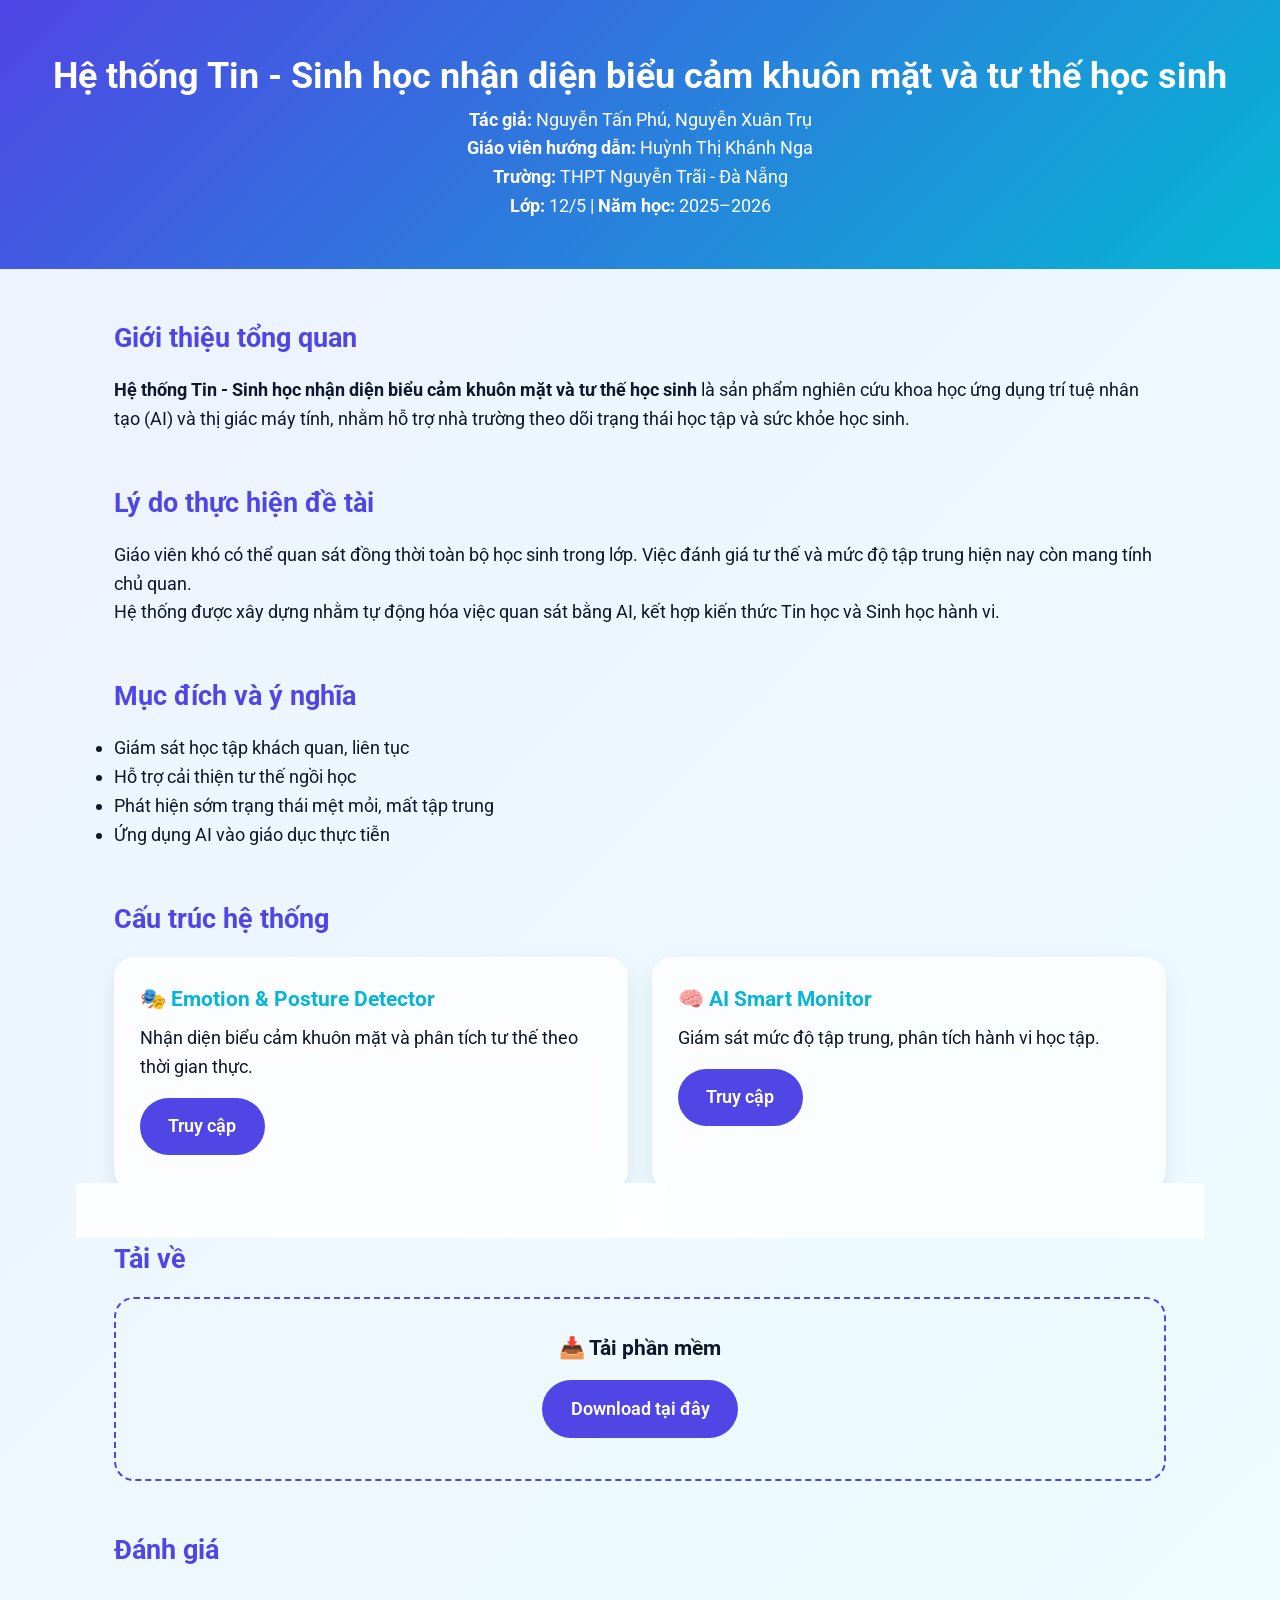
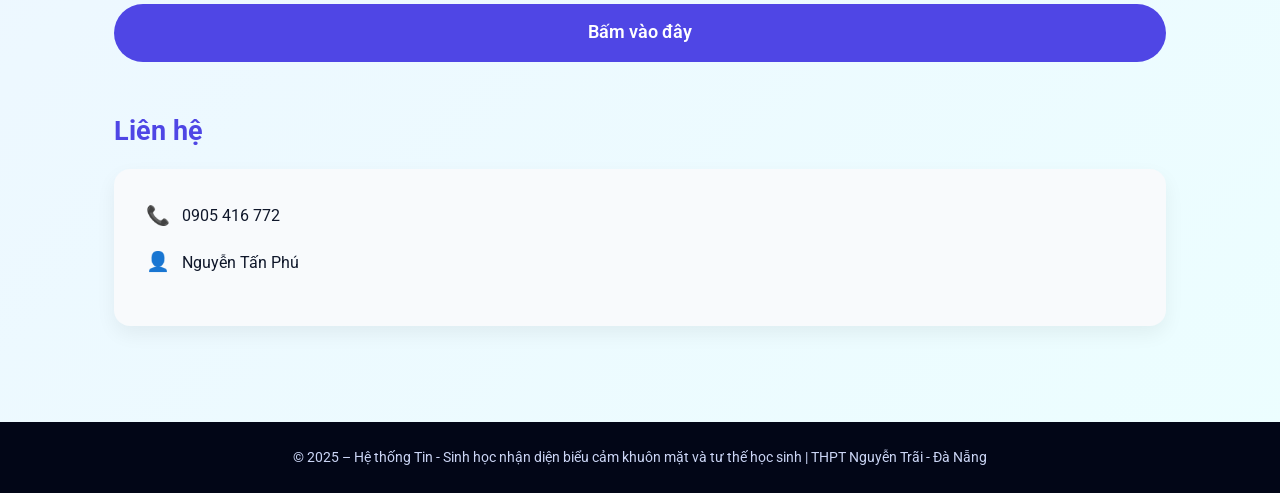
==== commit e3450fe2: "Update index.html Added contact information section with phone and author details." ====
--- a/index.html
+++ b/index.html
@@ -17,7 +17,7 @@
   <div class="meta">
     <p><strong>Tác giả:</strong> Nguyễn Tấn Phú, Nguyễn Xuân Trụ</p>
     <p><strong>Giáo viên hướng dẫn:</strong> Huỳnh Thị Khánh Nga</p>
-    <p><strong>Trường:</strong> THPT Nguyễn Trãi</p>
+    <p><strong>Trường:</strong> THPT Nguyễn Trãi - Đà Nẵng</p>
     <p><strong>Lớp:</strong> 12/5 | <strong>Năm học:</strong> 2025–2026</p>
   </div>
 </header>
@@ -92,10 +92,27 @@
       </a>
     </div>
   </section>
+
+  <section class="section reveal">
+  <h2>Liên hệ</h2>
+
+  <div class="contact-card">
+
+    <div class="contact-item">
+      <span class="icon">📞</span>
+      <span>0905 416 772</span>
+    </div>
+
+    <div class="contact-item">
+      <span class="icon">👤</span>
+      <span>Nguyễn Tấn Phú</span>
+    </div>
+  </div>
+</section>
 </main>
 
 <footer>
-  <p>© 2025 – Hệ thống Tin - Sinh học nhận diện biểu cảm khuôn mặt và tư thế học sinh | THPT Nguyễn Trãi</p>
+  <p>© 2025 – Hệ thống Tin - Sinh học nhận diện biểu cảm khuôn mặt và tư thế học sinh | THPT Nguyễn Trãi - Đà Nẵng</p>
 </footer>
 
 <script src="animation.js"></script>
--- a/style.css
+++ b/style.css
@@ -153,3 +153,44 @@
   opacity: 1;
   transform: translateY(0);
 }
+
+.contact-box {
+  background: var(--card);
+  backdrop-filter: blur(12px);
+  border-radius: 20px;
+  padding: 1.6rem;
+  box-shadow: 0 10px 25px rgba(0,0,0,0.08);
+  max-width: 300px;
+}
+
+.contact-box p {
+  margin-bottom: 0.6rem;
+  font-size: 1rem;
+}
+
+.contact-card {
+  background: #f8fafc;
+  border-radius: 16px;
+  padding: 2rem;
+  max-width: 1200px;
+  box-shadow: 0 8px 20px rgba(0,0,0,0.06);
+}
+
+.contact-desc {
+  color: #64748b;
+  margin-bottom: 1.5rem;
+  font-size: 0.95rem;
+}
+
+.contact-item {
+  display: flex;
+  align-items: center;
+  gap: 12px;
+  margin-bottom: 1rem;
+  font-size: 1rem;
+}
+
+.icon {
+  font-size: 1.2rem;
+  color: var(--primary);
+}
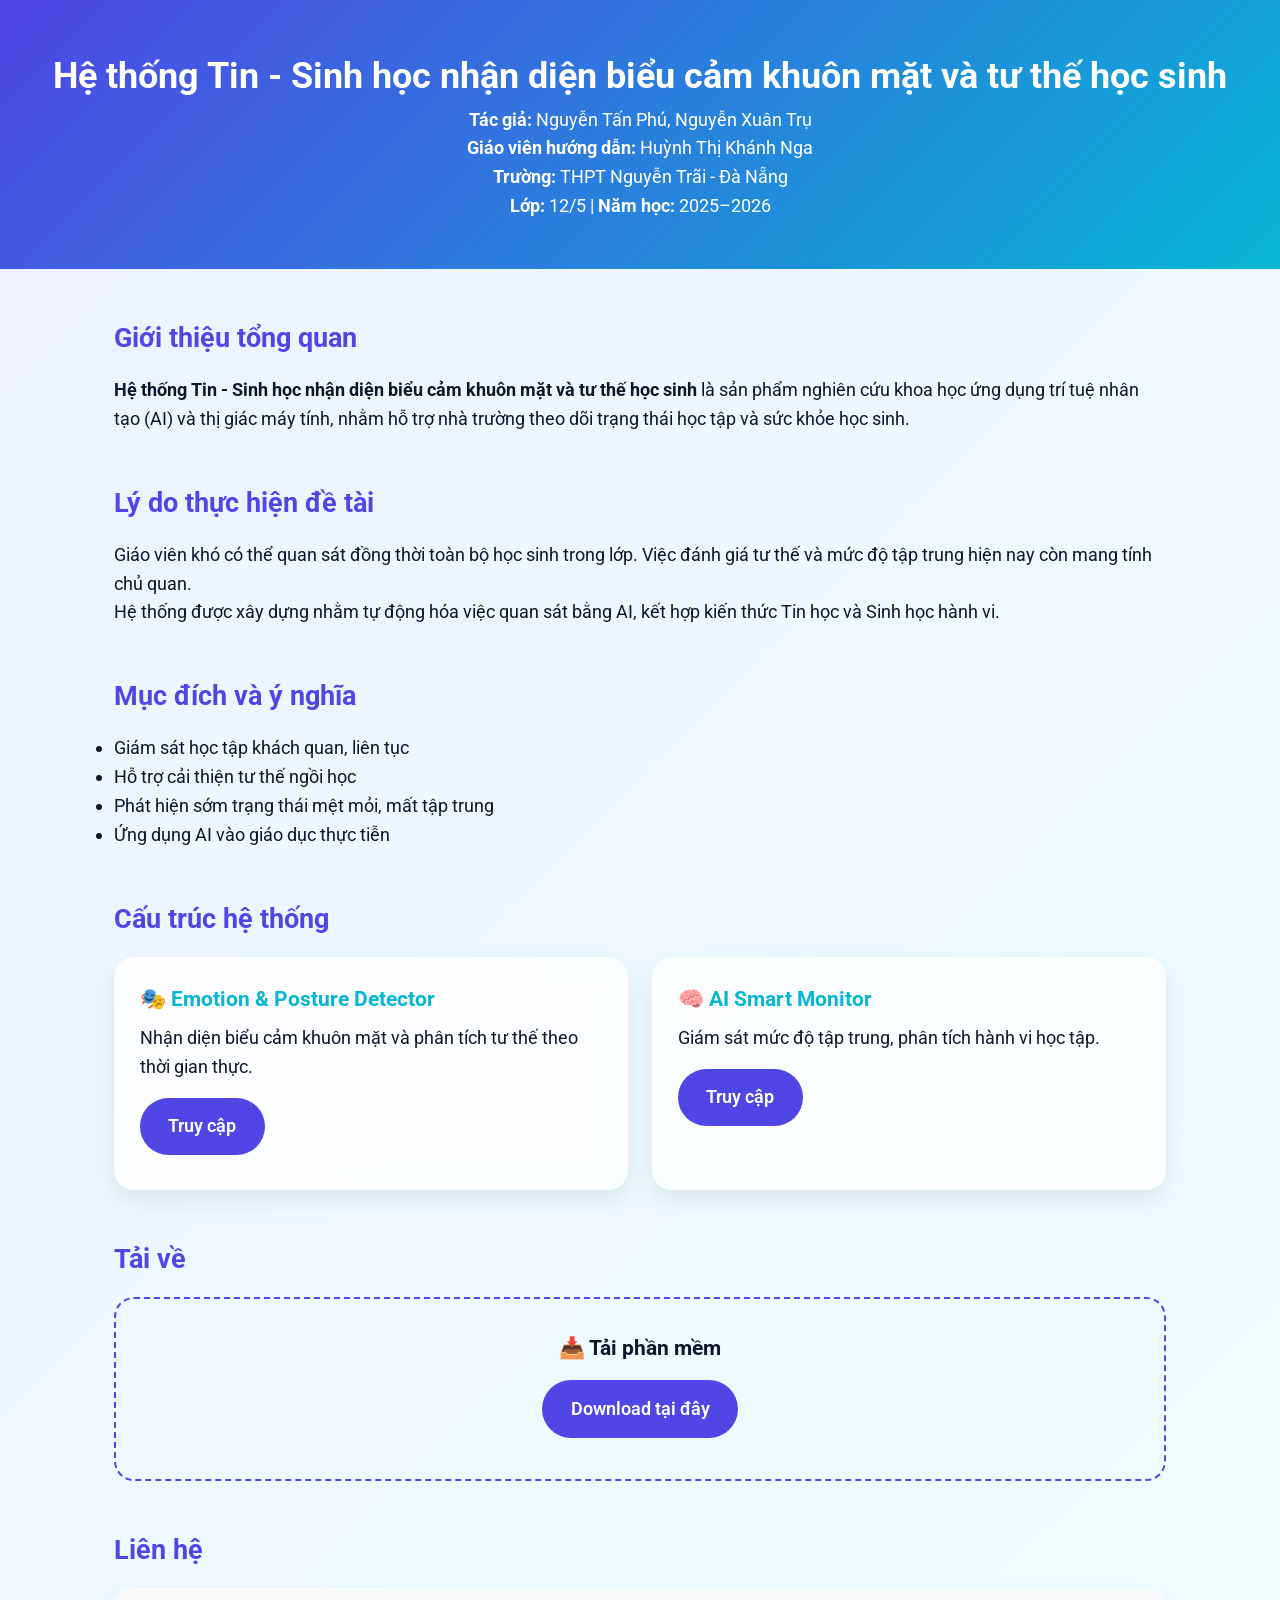
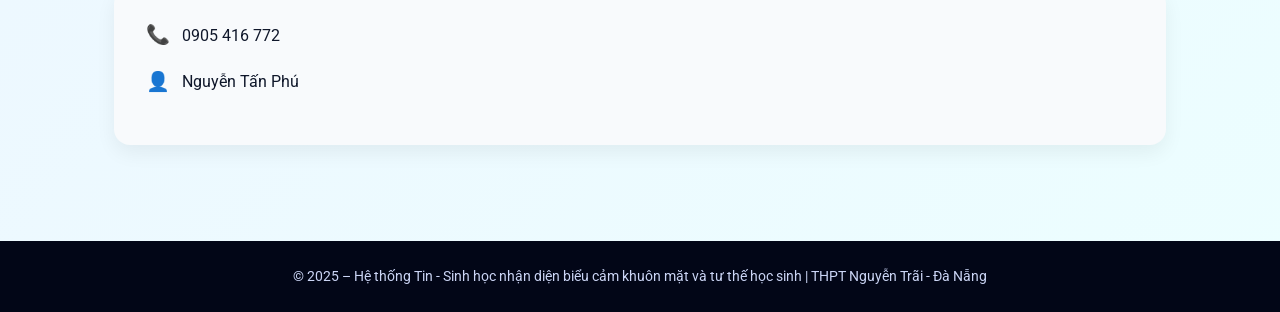
==== commit e26fda95: "Update index.html" ====
--- a/index.html
+++ b/index.html
@@ -85,15 +85,6 @@
   </section>
 
   <section class="section reveal">
-    <h2>Đánh giá</h2>
-    <div class="cards">
-      <a href="https://docs.google.com/forms/d/e/1FAIpQLSc1OWwu0l-gLqpNhqNGlU_1BWKr1hGMMG3XPH7JzMB38oBeWg/viewform?usp=dialog" target = "_blank" class="download-btn">
-        <p style = "text-align: center;">Bấm vào đây</p>
-      </a>
-    </div>
-  </section>
-
-  <section class="section reveal">
   <h2>Liên hệ</h2>
 
   <div class="contact-card">
